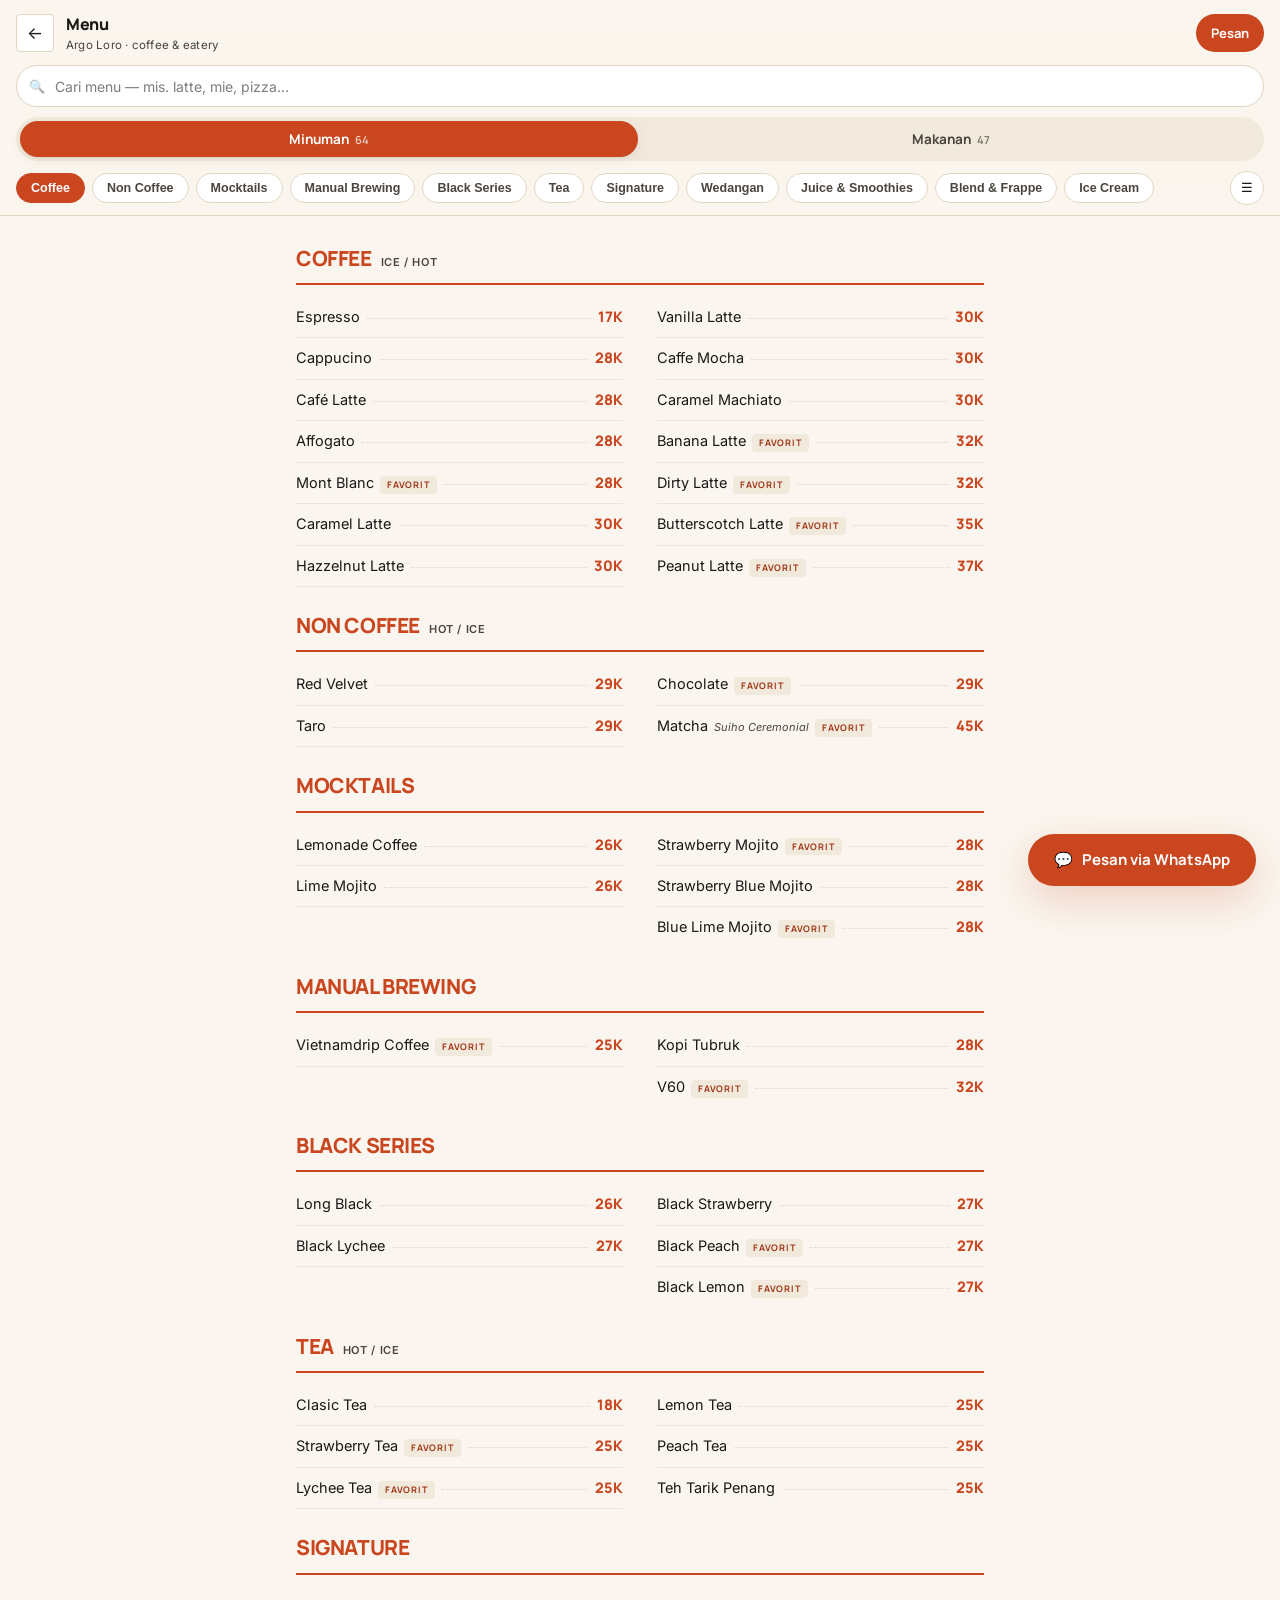
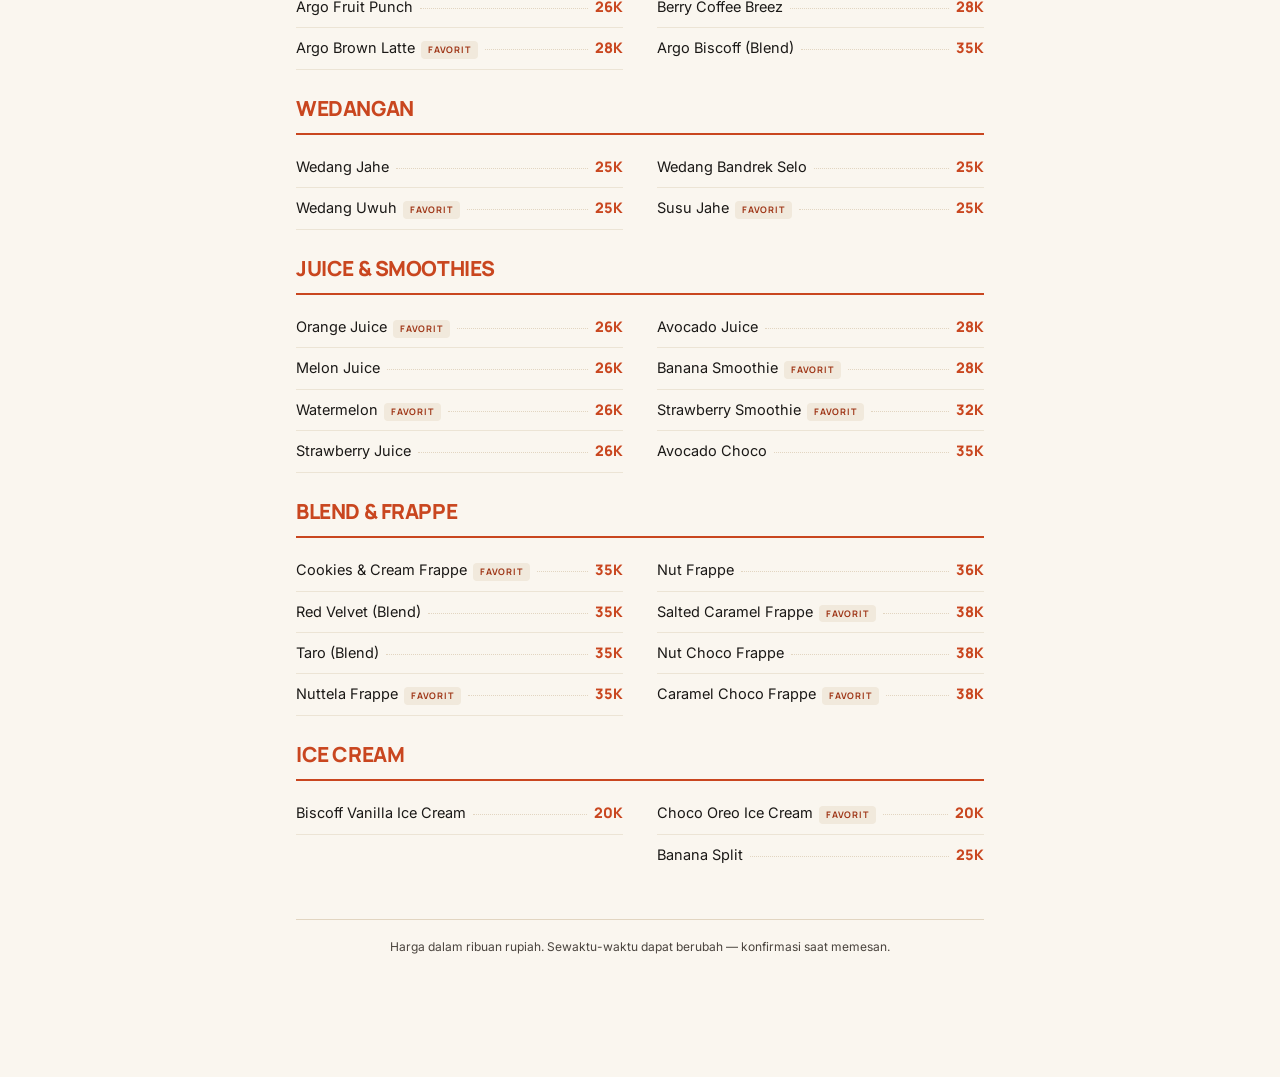
==== menu.html @ 52a94943 "feat: implement static menu page with dynamic rendering, search functionality, and architectural doc" ====
<!DOCTYPE html>
<html lang="id">
<head>
<meta charset="UTF-8">
<meta name="viewport" content="width=device-width, initial-scale=1.0">
<meta name="theme-color" content="#C9461F">
<title>Menu — Argo Loro Coffee &amp; Eatery | Selo, Boyolali</title>
<meta name="description" content="Daftar menu lengkap Argo Loro Coffee &amp; Eatery, Selo Boyolali. Kopi, wedangan, pizza, rice bowl, dan makanan lain beserta harganya.">

<meta property="og:type" content="website">
<meta property="og:title" content="Menu — Argo Loro Coffee &amp; Eatery">
<meta property="og:description" content="111 menu · Kopi, wedangan, pizza, rice bowl, mie, pasta">

<link rel="preconnect" href="https://fonts.googleapis.com">
<link rel="preconnect" href="https://fonts.gstatic.com" crossorigin>
<link rel="stylesheet" media="print" onload="this.media='all';this.onload=null"
      href="https://fonts.googleapis.com/css2?family=Manrope:wght@700;800&family=Inter:wght@400;600;700&display=swap">
<noscript>
  <link rel="stylesheet" href="https://fonts.googleapis.com/css2?family=Manrope:wght@700;800&family=Inter:wght@400;600;700&display=swap">
</noscript>
<!-- style.css yang sama dengan beranda: sudah ter-cache bagi pengunjung
     yang datang dari sana, jadi halaman ini terasa langsung terbuka. -->
<link rel="stylesheet" href="style.css">
</head>
<body class="page-menu">

<!-- Seluruh blok navigasi menempel sebagai satu kesatuan supaya
     tinggi stickynya pasti dan tidak perlu ditebak di CSS. -->
<div class="menunav" id="menunav">

  <header class="menubar">
    <a class="menubar-back" href="index.html" aria-label="Kembali ke beranda">←</a>
    <div class="menubar-title">
      <strong>Menu</strong>
      <small>Argo Loro · coffee &amp; eatery</small>
    </div>
    <a class="menubar-wa" href="https://wa.me/6281328256724?text=Halo%20Argo%20Loro%2C%20saya%20mau%20pesan"
       target="_blank" rel="noopener">Pesan</a>
  </header>

  <!-- Pencarian -->
  <div class="searchbar">
    <span class="searchbar-icon" aria-hidden="true">🔍</span>
    <input type="search" id="menuSearch" class="searchbar-input"
           placeholder="Cari menu — mis. latte, mie, pizza…"
           autocomplete="off" aria-label="Cari menu">
    <button type="button" class="searchbar-clear" id="searchClear" aria-label="Hapus pencarian" hidden>×</button>
  </div>

  <!-- Tab tingkat atas -->
  <div class="segmented" id="segmented" role="tablist" aria-label="Jenis menu">
    <button class="seg is-active" type="button" role="tab" aria-selected="true" data-grup="minuman">
      Minuman <span class="seg-count" id="countMinuman"></span>
    </button>
    <button class="seg" type="button" role="tab" aria-selected="false" data-grup="makanan">
      Makanan <span class="seg-count" id="countMakanan"></span>
    </button>
  </div>

  <!-- Chip kategori + tombol buka semua kategori -->
  <div class="chips">
    <div class="chips-scroll" id="chipsScroll"></div>
    <button class="chips-all" type="button" id="chipsAll" aria-label="Lihat semua kategori">☰</button>
  </div>

</div>

<main class="menu-main">
  <p class="search-status" id="searchStatus" hidden></p>
  <div id="menuMount"></div>

  <p class="menu-empty" id="menuEmpty" hidden>
    Menu tidak ditemukan.<br>
    <small>Coba kata lain, atau tanyakan langsung lewat WhatsApp.</small>
  </p>

  <p class="menu-note">
    Harga dalam ribuan rupiah. Sewaktu-waktu dapat berubah —
    konfirmasi saat memesan.
  </p>
</main>

<!-- Panel semua kategori: 19 kategori terlalu panjang untuk digulir
     mendatar, jadi bisa dilihat sekaligus sebagai kisi. -->
<div class="catsheet" id="catSheet" hidden>
  <div class="catsheet-panel" role="dialog" aria-modal="true" aria-label="Semua kategori">
    <div class="catsheet-head">
      <strong>Semua kategori</strong>
      <button type="button" class="catsheet-close" id="catSheetClose" aria-label="Tutup">×</button>
    </div>
    <div class="catsheet-body" id="catSheetBody"></div>
  </div>
</div>

<a class="sticky-cta is-visible" href="https://wa.me/6281328256724?text=Halo%20Argo%20Loro%2C%20saya%20mau%20pesan"
   target="_blank" rel="noopener">
  <span aria-hidden="true">💬</span>
  Pesan via WhatsApp
</a>

<script src="menu-data.js" defer></script>
<script src="menu.js" defer></script>
</body>
</html>
---- style.css ----
/* ===== Tokens =====
   Palet diambil dari foto asli: pintu terakota, dinding krem,
   pakis hijau, langit biru Selo. */
:root {
  --terracotta: #C9461F;
  --terracotta-deep: #9E3415;
  --ember: #E8734A;
  --cream: #FAF6EF;
  --cream-2: #F1E9DC;
  --sand: #E2D5C1;
  --ink: #1B1917;
  --ink-soft: #4A443E;
  --fern: #2F5D3A;
  --night: #100E0C;

  /* Skala radius diperpanjang ke bawah, bukan diganti. --radius-xs
     dipakai kartu agenda supaya terbaca lebih tegas dari kartu lain
     tanpa melompat ke sudut 0 yang tidak ada di mana pun di halaman. */
  --radius-xs: 4px;
  --radius: 14px;
  --radius-lg: 22px;
  --shadow-sm: 0 1px 2px rgba(27,25,23,0.06), 0 4px 14px rgba(27,25,23,0.06);
  --shadow-md: 0 10px 30px rgba(27,25,23,0.14);
  --shadow-lift: 0 14px 40px rgba(201,70,31,0.22);

  --font-display: 'Manrope', -apple-system, BlinkMacSystemFont, sans-serif;
  --font-body: 'Inter', -apple-system, BlinkMacSystemFont, "Segoe UI", Roboto, Helvetica, Arial, sans-serif;
}

* { box-sizing: border-box; }

html { scroll-behavior: smooth; }

body {
  margin: 0;
  font-family: var(--font-body);
  color: var(--ink);
  background: var(--cream);
  font-size: 16px;
  line-height: 1.55;
  -webkit-font-smoothing: antialiased;
}

img { max-width: 100%; display: block; }
a { color: inherit; }
h1, h2, h3 { margin: 0; font-family: var(--font-display); }

section {
  padding: 32px 20px;
  max-width: 720px;
  margin: 0 auto;
}

.section-title {
  font-size: clamp(1.35rem, 5.5vw, 1.75rem);
  font-weight: 800;
  letter-spacing: -0.02em;
  color: var(--ink);
  margin-bottom: 20px;
}

/* ===== Hero ===== */
@keyframes kenburns {
  0%   { transform: scale(1) translate3d(0,0,0); }
  100% { transform: scale(1.14) translate3d(0,-1.5%,0); }
}

@keyframes fadeUp {
  from { opacity: 0; transform: translateY(24px); }
  to   { opacity: 1; transform: translateY(0); }
}

@keyframes pulseDot {
  0%, 100% { box-shadow: 0 0 0 0 rgba(47,93,58,0.45); }
  70%      { box-shadow: 0 0 0 7px rgba(47,93,58,0); }
}

.hero {
  position: relative;
  width: 100%;
  /* Tinggi: foto ini adalah hook utamanya, jadi diberi ruang.
     Tetap di bawah 100vh supaya aksi berikutnya tetap terasa dekat. */
  height: 82vh;
  min-height: 520px;
  max-height: 760px;
  overflow: hidden;
  background: var(--night);
}

.hero-media {
  position: absolute;
  inset: 0;
  animation: kenburns 30s ease-in-out infinite alternate;
  /* Warna disampel langsung dari hero-1.jpg (6 pita horizontal).
     Muncul seketika sebagai bayangan kasar foto, jadi tidak pernah
     ada kotak hitam saat koneksi lambat. Biayanya nol byte —
     tidak perlu base64 placeholder. */
  background: linear-gradient(180deg,
    #364A3E 0%, #5384AA 20%, #7E9CA5 40%,
    #6F7259 60%, #533E2F 80%, #8D7457 100%);
}

/* <picture> defaultnya inline dan tingginya auto, jadi height:100%
   pada <img> di dalamnya kehilangan acuan. Dijadikan block seukuran
   penuh supaya rantai tingginya tersambung lagi. */
.hero-media picture { display: block; width: 100%; height: 100%; }

.hero-media img {
  width: 100%;
  height: 100%;
  object-fit: cover;
  /* 46% menjaga tiga elemen tetap masuk frame:
     kanopi pakis, puncak Merapi, dan papan ARGOLORO. */
  object-position: center 46%;
}

.hero-scrim {
  position: absolute;
  inset: 0;
  z-index: 1;
  /* Dua lapis: gradien lembut + blok gelap di bawah supaya judul
     tetap terbaca walau fotonya ramai (bangunan, pagar, orang). */
  /* Ringan di area gunung, pekat di bawah. Bagian bawah foto berisi
     pintu, pagar dan paving yang ramai — teks butuh alas sendiri. */
  background:
    linear-gradient(180deg,
      rgba(16,14,12,0.46) 0%,
      rgba(16,14,12,0.00) 22%,
      rgba(16,14,12,0.10) 48%,
      rgba(16,14,12,0.62) 72%,
      rgba(16,14,12,0.93) 100%);
  pointer-events: none;
}

.hero-content {
  position: relative;
  z-index: 2;
  height: 100%;
  display: flex;
  flex-direction: column;
  justify-content: flex-end;
  padding: 0 22px 46px;
}

.hero-eyebrow {
  margin: 0 0 10px;
  font-weight: 600;
  font-size: 11px;
  letter-spacing: 0.13em;
  text-transform: uppercase;
  color: var(--ember);
  /* Rasio crop berbeda tiap layar, jadi eyebrow bisa jatuh di atas
     dinding terang. Bayangan menjaga kontras di semua kasus. */
  text-shadow: 0 1px 10px rgba(16,14,12,0.85), 0 0 3px rgba(16,14,12,0.6);
  animation: fadeUp 0.7s ease-out 0.05s both;
}

.hero-headline {
  margin: 0;
  font-weight: 800;
  font-size: clamp(28px, 8.4vw, 44px);
  line-height: 1.04;
  letter-spacing: -0.035em;
  max-width: 15ch;
  color: #fff;
  text-shadow: 0 2px 30px rgba(0,0,0,0.4);
  animation: fadeUp 0.8s ease-out 0.16s both;
}

.hero-subline {
  margin: 12px 0 0;
  font-size: 14px;
  font-style: italic;
  letter-spacing: 0.01em;
  color: rgba(255,255,255,0.82);
  animation: fadeUp 0.8s ease-out 0.28s both;
}

/* Petunjuk gulir — halus, hanya isyarat bahwa masih ada isi di bawah */
@keyframes cueBob {
  0%, 100% { transform: translateY(0); opacity: 0.55; }
  50%      { transform: translateY(5px); opacity: 1; }
}

.hero-scrollcue {
  position: absolute;
  z-index: 3;
  right: 20px;
  bottom: 22px;
  width: 34px;
  height: 34px;
  display: flex;
  align-items: center;
  justify-content: center;
  border-radius: 50%;
  border: 1px solid rgba(255,255,255,0.35);
  background: rgba(16,14,12,0.3);
  backdrop-filter: blur(6px);
  -webkit-backdrop-filter: blur(6px);
  color: #fff;
  font-size: 15px;
  text-decoration: none;
  animation: cueBob 2.4s ease-in-out infinite;
}

/* ===== Identitas ===== */
.identity {
  position: relative;
  padding: 26px 20px 8px;
  text-align: center;
  z-index: 4;
}

.brandname {
  font-size: 1.35rem;
  font-weight: 800;
  letter-spacing: 0.14em;
  color: var(--ink);
}

.brandtag {
  margin: 5px 0 0;
  font-size: 13.5px;
  color: var(--ink-soft);
}

/* Status buka/tutup */
.status {
  display: inline-flex;
  align-items: center;
  gap: 8px;
  margin-top: 14px;
  padding: 7px 15px 7px 13px;
  border-radius: 999px;
  background: rgba(47,93,58,0.09);
  color: var(--fern);
  font-size: 13.5px;
  font-weight: 600;
}

.status-dot {
  width: 8px;
  height: 8px;
  border-radius: 50%;
  background: var(--fern);
  animation: pulseDot 2.2s ease-out infinite;
}

.status.is-closed {
  background: rgba(201,70,31,0.09);
  color: var(--terracotta-deep);
}

.status.is-closed .status-dot {
  background: var(--terracotta);
  animation: none;
}

/* Versi melayang di atas foto hero: kaca gelap, teks putih.
   Warna dibawa oleh titiknya saja supaya tidak melawan foto. */
.status-hero {
  position: absolute;
  z-index: 3;
  top: 18px;
  left: 20px;
  margin-top: 0;
  background: rgba(16,14,12,0.42);
  backdrop-filter: blur(10px);
  -webkit-backdrop-filter: blur(10px);
  border: 1px solid rgba(255,255,255,0.18);
  color: #fff;
  box-shadow: 0 4px 16px rgba(0,0,0,0.25);
}

@keyframes pulseDotLight {
  0%, 100% { box-shadow: 0 0 0 0 rgba(95,211,126,0.55); }
  70%      { box-shadow: 0 0 0 7px rgba(95,211,126,0); }
}

.status-hero .status-dot {
  background: #5FD37E;
  animation: pulseDotLight 2.2s ease-out infinite;
}

.status-hero.is-closed {
  background: rgba(16,14,12,0.42);
  color: #fff;
}

.status-hero.is-closed .status-dot { background: var(--ember); }

/* Social proof */
.proof {
  display: flex;
  align-items: center;
  justify-content: center;
  gap: 18px;
  margin-top: 18px;
}

.proof-item {
  display: flex;
  flex-direction: column;
  gap: 1px;
  text-decoration: none;
  font-size: 12.5px;
  color: var(--ink-soft);
}

.proof-item strong {
  font-family: var(--font-display);
  font-size: 13.5px;
  color: var(--ink);
}

.proof-sep {
  width: 1px;
  height: 26px;
  background: var(--sand);
}

/* ===== Aksi ===== */
.actions { padding-top: 26px; padding-bottom: 12px; }

.action {
  display: flex;
  align-items: center;
  gap: 13px;
  width: 100%;
  min-height: 60px;
  padding: 13px 16px;
  border-radius: var(--radius);
  border: 1.5px solid transparent;
  font-family: var(--font-body);
  font-size: 1rem;
  text-align: left;
  text-decoration: none;
  cursor: pointer;
  transition: transform 180ms ease, box-shadow 180ms ease,
              background-color 180ms ease, border-color 180ms ease;
  -webkit-tap-highlight-color: transparent;
}

.action-icon { font-size: 21px; line-height: 1; flex-shrink: 0; }

.action-copy { display: flex; flex-direction: column; min-width: 0; }

.action-copy strong {
  font-family: var(--font-display);
  font-weight: 700;
  font-size: 15.5px;
  letter-spacing: -0.01em;
}

.action-copy small {
  font-size: 12.5px;
  opacity: 0.72;
  line-height: 1.35;
}

.action-arrow { margin-left: auto; font-size: 17px; opacity: 0.65; flex-shrink: 0; }

.action-primary {
  background: var(--terracotta);
  color: #fff;
  box-shadow: var(--shadow-lift);
}

.action-ghost {
  background: #fff;
  color: var(--ink);
  border-color: var(--sand);
  box-shadow: var(--shadow-sm);
}

.action-pair {
  display: grid;
  grid-template-columns: repeat(3, 1fr);
  gap: 9px;
  margin-top: 11px;
}

.action-pair .action {
  flex-direction: column;
  align-items: flex-start;
  gap: 7px;
  min-height: 96px;
  padding: 13px 12px;
  justify-content: center;
}

/* Kolomnya sempit (±115px di ponsel), jadi tipografinya dikecilkan
   supaya label tidak pecah jadi tiga baris. */
.action-pair .action-copy strong { font-size: 13.5px; line-height: 1.25; }
.action-pair .action-copy small { font-size: 11px; }
.action-pair .action-icon { font-size: 19px; }

.action:active { transform: scale(0.985); }

@media (hover: hover) and (pointer: fine) {
  .action-primary:hover { background: var(--terracotta-deep); }
  .action-ghost:hover { border-color: var(--terracotta); background: #fff; }
  .action:hover { transform: translateY(-2px); box-shadow: var(--shadow-md); }
}

/* ===== Sticky CTA ===== */
.sticky-cta {
  position: fixed;
  bottom: 14px;
  left: 14px;
  right: 14px;
  z-index: 90;
  display: flex;
  align-items: center;
  justify-content: center;
  gap: 9px;
  min-height: 52px;
  background: var(--terracotta);
  color: #fff;
  font-family: var(--font-display);
  font-weight: 700;
  font-size: 15px;
  text-decoration: none;
  border-radius: 999px;
  box-shadow: var(--shadow-lift);
  opacity: 0;
  transform: translateY(90px);
  pointer-events: none;
  transition: opacity 260ms ease, transform 260ms ease;
}

.sticky-cta.is-visible {
  opacity: 1;
  transform: translateY(0);
  pointer-events: auto;
}

@media (min-width: 640px) {
  .sticky-cta { left: auto; right: 24px; width: auto; padding: 0 26px; }
}

/* ===== Bento ===== */
.bento-grid {
  display: grid;
  grid-template-columns: repeat(2, 1fr);
  gap: 11px;
}

.tile {
  position: relative;
  border-radius: var(--radius);
  overflow: hidden;
  background: #fff;
  border: 1px solid var(--sand);
  box-shadow: var(--shadow-sm);
}

/* Kartu statistik kecil */
.tile-stat {
  padding: 18px 16px;
  display: flex;
  flex-direction: column;
  gap: 5px;
}

.tile-icon { font-size: 22px; line-height: 1; margin-bottom: 3px; }

.tile-stat h3 {
  font-size: 1.02rem;
  font-weight: 800;
  letter-spacing: -0.02em;
  color: var(--ink);
}

.tile-stat p {
  margin: 0;
  font-size: 12.5px;
  line-height: 1.45;
  color: var(--ink-soft);
}

/* Kartu foto */
.tile-photo { border: none; background: var(--night); }

.tile-photo img {
  position: absolute;
  inset: 0;
  width: 100%;
  height: 100%;
  object-fit: cover;
}

.tile-photo::after {
  content: "";
  position: absolute;
  inset: 0;
  background: linear-gradient(180deg, rgba(16,14,12,0) 30%, rgba(16,14,12,0.88) 100%);
}

.tile-photo-body {
  position: relative;
  z-index: 2;
  height: 100%;
  display: flex;
  flex-direction: column;
  justify-content: flex-end;
  padding: 16px 15px;
  color: #fff;
}

.tile-kicker {
  align-self: flex-start;
  margin-bottom: 8px;
  padding: 3px 9px;
  border-radius: 999px;
  background: var(--terracotta);
  font-size: 10px;
  font-weight: 700;
  letter-spacing: 0.11em;
  text-transform: uppercase;
}

.tile-photo-body h3 {
  font-size: 1.15rem;
  font-weight: 800;
  line-height: 1.12;
  letter-spacing: -0.02em;
}

.tile-photo-body p {
  margin: 7px 0 0;
  font-size: 12.5px;
  line-height: 1.45;
  color: rgba(255,255,255,0.8);
}

/* Asimetri: ini yang bikin grid tidak terasa datar */
.tile-tall { grid-row: span 2; min-height: 320px; }
.tile-wide { grid-column: span 2; min-height: 200px; }

/* ===== Agenda ===== */
.event-list {
  list-style: none;
  margin: 0 0 18px;
  padding: 0;
  display: flex;
  flex-direction: column;
  gap: 9px;
}

.event-item {
  display: flex;
  align-items: flex-start;
  gap: 14px;
  background: #fff;
  border: 1px solid var(--sand);
  /* Garis vertikal tebal di kiri — pengganti bullet bulat lama.
     Bentuknya lurus, jadi membawa kesan geometric tanpa perlu
     memaksa sudut kartu jadi 0. */
  border-left: 3px solid var(--sand);
  border-radius: var(--radius-xs);
  padding: 14px 16px;
  box-shadow: var(--shadow-sm);
}

/* Event spesial: garis kiri dipertebal + diberi warna aksen, plus
   label kotak di atas judul. Bedanya jelas, tapi tetap satu bahasa. */
.event-featured {
  border-left-width: 5px;
  border-left-color: var(--terracotta);
}

.event-kicker {
  display: inline-block;
  margin-bottom: 7px;
  padding: 3px 8px;
  border-radius: var(--radius-xs);
  background: var(--terracotta);
  color: #fff;
  font-family: var(--font-display);
  font-size: 9.5px;
  font-weight: 700;
  letter-spacing: 0.12em;
  text-transform: uppercase;
}

/* Badge tanggal bujur sangkar */
.event-day {
  flex-shrink: 0;
  width: 50px;
  height: 50px;
  border-radius: var(--radius-xs);
  background: var(--cream-2);
  color: var(--terracotta-deep);
  font-family: var(--font-display);
  display: flex;
  flex-direction: column;
  align-items: center;
  justify-content: center;
  line-height: 1;
}

.event-featured .event-day {
  background: var(--terracotta);
  color: #fff;
}

.event-day-num { font-size: 19px; font-weight: 800; letter-spacing: -0.02em; }
.event-day-mon { margin-top: 3px; font-size: 9.5px; font-weight: 700; letter-spacing: 0.1em; }

.event-body { min-width: 0; }

.event-body h3 {
  font-size: 1rem;
  font-weight: 700;
  letter-spacing: -0.01em;
  color: var(--ink);
}

.event-tagline {
  margin: 0 0 3px;
  font-family: var(--font-display);
  font-size: 12px;
  font-weight: 700;
  letter-spacing: 0.02em;
  color: var(--terracotta);
}

.event-date {
  margin: 3px 0 0;
  font-size: 12px;
  font-weight: 600;
  color: var(--ink-soft);
}

.event-caption {
  margin: 6px 0 0;
  font-size: 12.5px;
  line-height: 1.5;
  color: var(--ink-soft);
}

.event-lineup {
  list-style: none;
  margin: 9px 0 0;
  padding: 9px 0 0;
  border-top: 1px solid var(--sand);
  display: flex;
  flex-direction: column;
  gap: 4px;
  font-size: 12.5px;
  color: var(--ink);
}

/* Handle Instagram yang di-autolink di caption dan lineup */
.event-lineup a,
.event-caption a {
  color: var(--terracotta);
  font-weight: 600;
  text-decoration: none;
  border-bottom: 1px solid rgba(201,70,31,0.35);
}

@media (hover: hover) and (pointer: fine) {
  .event-lineup a:hover,
  .event-caption a:hover { border-bottom-color: var(--terracotta); }
}

.textlink {
  display: inline-block;
  color: var(--terracotta);
  font-weight: 700;
  font-size: 14px;
  text-decoration: none;
}

@media (hover: hover) and (pointer: fine) {
  .textlink:hover { text-decoration: underline; }
}

/* ===== Peta ===== */
.map-embed {
  border-radius: var(--radius);
  overflow: hidden;
  border: 1px solid var(--sand);
  box-shadow: var(--shadow-sm);
}

.map-embed iframe { width: 100%; height: 260px; display: block; }

/* Fasad peta — pengganti iframe sampai pengunjung memintanya */
.map-facade {
  display: flex;
  align-items: center;
  justify-content: center;
  gap: 12px;
  width: 100%;
  min-height: 130px;
  padding: 22px 18px;
  border: none;
  background: var(--cream-2);
  cursor: pointer;
  text-align: left;
  font-family: var(--font-body);
  color: var(--ink);
  transition: background 180ms ease;
}

.map-facade-icon { font-size: 26px; line-height: 1; }

.map-facade-copy { display: flex; flex-direction: column; }

.map-facade-copy strong {
  font-family: var(--font-display);
  font-weight: 700;
  font-size: 15px;
}

.map-facade-copy small {
  font-size: 12px;
  color: var(--ink-soft);
  margin-top: 2px;
}

@media (hover: hover) and (pointer: fine) {
  .map-facade:hover { background: var(--sand); }
}

.address {
  margin: 14px 0 16px;
  font-size: 13.5px;
  color: var(--ink-soft);
}

/* ===== Overlay ===== */
.overlay {
  position: fixed;
  inset: 0;
  z-index: 200;
  display: flex;
  align-items: center;
  justify-content: center;
  padding: 22px;
  background: rgba(16,14,12,0.62);
  backdrop-filter: blur(3px);
  -webkit-backdrop-filter: blur(3px);
  animation: fadeUp 220ms ease-out;
}

.overlay[hidden] { display: none; }

.overlay-box {
  background: var(--cream);
  border-radius: var(--radius-lg);
  box-shadow: var(--shadow-md);
  padding: 30px 24px 22px;
  max-width: 330px;
  width: 100%;
  text-align: center;
}

.overlay-icon { font-size: 34px; display: block; margin-bottom: 10px; }

.overlay-box h3 {
  font-size: 1.15rem;
  font-weight: 800;
  letter-spacing: -0.02em;
  color: var(--ink);
}

.overlay-box p {
  margin: 8px 0 18px;
  font-size: 14px;
  line-height: 1.5;
  color: var(--ink-soft);
}

.overlay-alt {
  display: block;
  margin-bottom: 16px;
  color: var(--terracotta);
  font-weight: 700;
  font-size: 13.5px;
  text-decoration: none;
}

.overlay-close {
  width: 100%;
  min-height: 46px;
  border: none;
  border-radius: var(--radius);
  background: var(--ink);
  color: #fff;
  font-family: var(--font-display);
  font-weight: 700;
  font-size: 14.5px;
  cursor: pointer;
  transition: background 180ms ease;
}

@media (hover: hover) and (pointer: fine) {
  .overlay-close:hover { background: var(--ink-soft); }
}

/* ===== Footer ===== */
.site-footer {
  text-align: center;
  padding: 34px 20px 104px;
  color: var(--ink-soft);
  font-size: 13px;
  border-top: 1px solid var(--sand);
}

.site-footer p { margin: 3px 0; }

.footer-mark {
  font-family: var(--font-display);
  font-weight: 800;
  font-size: 15px;
  letter-spacing: 0.16em;
  color: var(--terracotta);
  margin-bottom: 8px !important;
}

.footer-fine { font-size: 11.5px; opacity: 0.65; margin-top: 10px !important; }

/* ===== Scroll reveal ===== */
.reveal {
  opacity: 0;
  transform: translateY(22px);
  transition: opacity 520ms ease, transform 520ms ease;
}

.reveal.is-visible { opacity: 1; transform: translateY(0); }

/* ===== Desktop ===== */
@media (min-width: 700px) {
  /* Foto aslinya potret. Di layar lebar, hero dikurung ke lebar kolom
     yang sama dengan isi halaman supaya komposisinya tidak terpotong
     jadi pita tipis. */
  .hero {
    height: auto;
    aspect-ratio: 4 / 5;
    max-height: 760px;
    max-width: 720px;
    margin: 20px auto 0;
    border-radius: var(--radius-lg);
  }
  .bento-grid { grid-template-columns: repeat(4, 1fr); }
  .tile-tall { grid-column: span 2; grid-row: span 2; min-height: 380px; }
  .tile-wide { grid-column: span 2; }
  .tile-stat { grid-column: span 1; }
  .map-embed iframe { height: 340px; }
}

/* ===== Reduced motion ===== */
@media (prefers-reduced-motion: reduce) {
  html { scroll-behavior: auto; }
  .reveal { transition: none; opacity: 1; transform: none; }
  .hero-media { animation: none; }
  .hero-eyebrow, .hero-headline, .hero-subline { animation: none; opacity: 1; transform: none; }
  .status-dot, .hero-scrollcue { animation: none; }
  .overlay { animation: none; }
  .action, .sticky-cta { transition: none; }
  .chip { transition: none; }
}

/* ============================================================
   HALAMAN MENU
   Memakai token yang sama dengan beranda. Digabung ke style.css
   (bukan berkas terpisah) supaya pengunjung yang datang dari
   beranda tidak perlu request CSS kedua — sudah ter-cache.
   ============================================================ */

.page-menu { background: var(--cream); }

/* Seluruh blok navigasi menempel sebagai satu kesatuan. Tingginya
   diukur JS lewat getBoundingClientRect, jadi menambah baris baru
   tidak perlu menyetel ulang offset di mana pun. */
.menunav {
  position: sticky;
  top: 0;
  z-index: 60;
  background: rgba(250,246,239,0.94);
  backdrop-filter: blur(12px);
  -webkit-backdrop-filter: blur(12px);
  border-bottom: 1px solid var(--sand);
}

/* Saat mencari, tab & chip disembunyikan — hasil pencarian
   menembus batas grup, jadi menyorot salah satunya menyesatkan. */
.menunav.is-searching .segmented,
.menunav.is-searching .chips { display: none; }

/* ===== Bar atas ===== */
.menubar {
  display: flex;
  align-items: center;
  gap: 12px;
  padding: 12px 16px 10px;
}

.menubar-back {
  flex-shrink: 0;
  width: 38px;
  height: 38px;
  display: flex;
  align-items: center;
  justify-content: center;
  border-radius: var(--radius-xs);
  background: #fff;
  border: 1px solid var(--sand);
  color: var(--ink);
  font-size: 17px;
  text-decoration: none;
}

.menubar-title { display: flex; flex-direction: column; min-width: 0; }

.menubar-title strong {
  font-family: var(--font-display);
  font-weight: 800;
  font-size: 16px;
  letter-spacing: -0.02em;
}

.menubar-title small {
  font-size: 11.5px;
  color: var(--ink-soft);
  letter-spacing: 0.02em;
}

.menubar-wa {
  margin-left: auto;
  flex-shrink: 0;
  padding: 9px 15px;
  border-radius: 999px;
  background: var(--terracotta);
  color: #fff;
  font-family: var(--font-display);
  font-weight: 700;
  font-size: 13px;
  text-decoration: none;
}

/* ===== Chip kategori =====
   18 kategori terlalu banyak untuk digulir buta. Baris ini menempel
   di bawah bar dan menyorot kategori yang sedang dibaca. */
/* ===== Pencarian ===== */
.searchbar {
  display: flex;
  align-items: center;
  gap: 8px;
  margin: 0 16px 10px;
  padding: 0 12px;
  height: 42px;
  border-radius: 999px;
  background: #fff;
  border: 1px solid var(--sand);
}

.searchbar-icon { font-size: 13px; opacity: 0.6; flex-shrink: 0; }

.searchbar-input {
  flex: 1 1 auto;
  min-width: 0;
  border: none;
  outline: none;
  background: transparent;
  font-family: var(--font-body);
  /* 16px wajib: di iOS, input di bawah 16px memicu zoom otomatis
     saat difokuskan dan tata letak jadi melompat. */
  font-size: 16px;
  color: var(--ink);
}

.searchbar-input::-webkit-search-cancel-button { display: none; }
.searchbar-input::placeholder { color: var(--ink-soft); opacity: 0.7; font-size: 14px; }

.searchbar-clear {
  flex-shrink: 0;
  width: 24px;
  height: 24px;
  border: none;
  border-radius: 50%;
  background: var(--cream-2);
  color: var(--ink-soft);
  font-size: 16px;
  line-height: 1;
  cursor: pointer;
}

/* ===== Tab tingkat atas ===== */
.segmented {
  display: flex;
  gap: 4px;
  margin: 0 16px 10px;
  padding: 4px;
  border-radius: 999px;
  background: var(--cream-2);
}

.seg {
  flex: 1 1 0;
  min-height: 36px;
  border: none;
  border-radius: 999px;
  background: transparent;
  color: var(--ink-soft);
  font-family: var(--font-display);
  font-weight: 700;
  font-size: 13.5px;
  cursor: pointer;
  transition: background 180ms ease, color 180ms ease;
}

.seg.is-active {
  background: var(--terracotta);
  color: #fff;
  box-shadow: var(--shadow-sm);
}

.seg-count {
  font-weight: 600;
  font-size: 11px;
  opacity: 0.72;
  margin-left: 3px;
}

/* ===== Chip kategori ===== */
.chips {
  display: flex;
  align-items: center;
  gap: 6px;
  padding: 0 16px 10px;
}

.chips-scroll {
  display: flex;
  gap: 7px;
  flex: 1 1 auto;
  min-width: 0;
  overflow-x: auto;
  scrollbar-width: none;
  -webkit-overflow-scrolling: touch;
}

.chips-all {
  flex-shrink: 0;
  width: 34px;
  height: 34px;
  border-radius: 999px;
  border: 1px solid var(--sand);
  background: #fff;
  color: var(--ink);
  font-size: 13px;
  cursor: pointer;
}

.chips-scroll::-webkit-scrollbar { display: none; }

.chip {
  flex-shrink: 0;
  padding: 7px 14px;
  border-radius: 999px;
  border: 1px solid var(--sand);
  background: #fff;
  color: var(--ink-soft);
  font-size: 12.5px;
  font-weight: 600;
  white-space: nowrap;
  text-decoration: none;
  transition: background 160ms ease, color 160ms ease, border-color 160ms ease;
}

.chip.is-active {
  background: var(--terracotta);
  border-color: var(--terracotta);
  color: #fff;
}

/* ===== Isi menu ===== */
.menu-main {
  max-width: 720px;
  margin: 0 auto;
  padding: 8px 16px 120px;
}

.menu-grup {
  margin: 34px 0 4px;
  font-size: 11px;
  font-weight: 700;
  letter-spacing: 0.2em;
  text-transform: uppercase;
  color: var(--ember);
}

.menu-grup:first-child { margin-top: 20px; }

.menu-kat { scroll-margin-top: 116px; padding: 18px 0 4px; }

.menu-kat-head {
  display: flex;
  align-items: baseline;
  gap: 9px;
  margin-bottom: 12px;
  padding-bottom: 9px;
  border-bottom: 2px solid var(--terracotta);
}

.menu-kat-head h3 {
  font-family: var(--font-display);
  font-weight: 800;
  font-size: 1.3rem;
  letter-spacing: -0.02em;
  color: var(--terracotta);
  text-transform: uppercase;
}

.menu-kat-note {
  font-size: 11px;
  font-weight: 600;
  letter-spacing: 0.06em;
  text-transform: uppercase;
  color: var(--ink-soft);
}

.menu-list { list-style: none; margin: 0; padding: 0; }

/* Baris item: nama — titik-titik — harga. Titik dibuat dari
   border dashed pada elemen yang melar, bukan karakter berulang,
   supaya selalu rata di lebar layar apa pun. */
.menu-item {
  display: flex;
  align-items: baseline;
  gap: 7px;
  padding: 9px 0;
  border-bottom: 1px solid rgba(226,213,193,0.55);
}

.menu-item:last-child { border-bottom: none; }

.menu-item-name {
  display: flex;
  align-items: baseline;
  flex-wrap: wrap;
  gap: 6px;
  font-size: 14.5px;
  color: var(--ink);
}

.menu-item-ket {
  font-size: 11px;
  color: var(--ink-soft);
  font-style: italic;
}

.menu-dot {
  flex: 1 1 auto;
  min-width: 14px;
  border-bottom: 1px dotted var(--sand);
  transform: translateY(-3px);
}

.menu-item-price {
  flex-shrink: 0;
  font-family: var(--font-display);
  font-weight: 800;
  font-size: 14.5px;
  letter-spacing: -0.01em;
  color: var(--terracotta);
}

.menu-fav {
  padding: 2px 7px;
  border-radius: var(--radius-xs);
  background: var(--cream-2);
  color: var(--terracotta-deep);
  font-family: var(--font-display);
  font-size: 9px;
  font-weight: 700;
  letter-spacing: 0.09em;
  text-transform: uppercase;
}

.menu-note {
  margin: 40px 0 0;
  padding-top: 18px;
  border-top: 1px solid var(--sand);
  font-size: 12px;
  line-height: 1.55;
  color: var(--ink-soft);
  text-align: center;
}

/* ===== Status pencarian & keadaan kosong ===== */
.search-status {
  margin: 14px 0 0;
  font-size: 12.5px;
  font-weight: 600;
  color: var(--ink-soft);
}

.menu-empty {
  margin: 48px 0;
  text-align: center;
  font-family: var(--font-display);
  font-weight: 700;
  font-size: 15px;
  color: var(--ink);
  line-height: 1.7;
}

.menu-empty small {
  display: block;
  margin-top: 4px;
  font-family: var(--font-body);
  font-weight: 400;
  font-size: 12.5px;
  color: var(--ink-soft);
}

/* ===== Panel semua kategori ===== */
.catsheet {
  position: fixed;
  inset: 0;
  z-index: 120;
  display: flex;
  align-items: flex-end;
  background: rgba(16,14,12,0.55);
  backdrop-filter: blur(3px);
  -webkit-backdrop-filter: blur(3px);
}

.catsheet[hidden] { display: none; }

.catsheet-panel {
  width: 100%;
  max-height: 78vh;
  display: flex;
  flex-direction: column;
  background: var(--cream);
  border-radius: var(--radius-lg) var(--radius-lg) 0 0;
  animation: sheetUp 240ms ease-out;
}

@keyframes sheetUp {
  from { transform: translateY(100%); }
  to { transform: translateY(0); }
}

.catsheet-head {
  display: flex;
  align-items: center;
  justify-content: space-between;
  padding: 18px 18px 12px;
  border-bottom: 1px solid var(--sand);
}

.catsheet-head strong {
  font-family: var(--font-display);
  font-weight: 800;
  font-size: 16px;
}

.catsheet-close {
  width: 30px;
  height: 30px;
  border: none;
  border-radius: 50%;
  background: var(--cream-2);
  color: var(--ink);
  font-size: 19px;
  line-height: 1;
  cursor: pointer;
}

.catsheet-body {
  display: grid;
  grid-template-columns: 1fr 1fr;
  gap: 8px;
  padding: 16px 18px 26px;
  overflow-y: auto;
}

.catsheet-item {
  display: flex;
  align-items: center;
  justify-content: space-between;
  gap: 8px;
  min-height: 48px;
  padding: 10px 13px;
  border-radius: var(--radius-xs);
  border: 1px solid var(--sand);
  background: #fff;
  color: var(--ink);
  font-family: var(--font-display);
  font-weight: 700;
  font-size: 13px;
  text-align: left;
  cursor: pointer;
}

.catsheet-count {
  flex-shrink: 0;
  font-family: var(--font-body);
  font-size: 11px;
  font-weight: 600;
  color: var(--ink-soft);
}

@media (min-width: 700px) {
  /* Dua lajur di layar lebar — 111 item terlalu panjang untuk satu lajur */
  .menu-list { columns: 2; column-gap: 34px; }
  .menu-item { break-inside: avoid; }
  .catsheet { align-items: center; justify-content: center; padding: 24px; }
  .catsheet-panel { max-width: 520px; border-radius: var(--radius-lg); }
  .catsheet-body { grid-template-columns: repeat(3, 1fr); }
}

@media (prefers-reduced-motion: reduce) {
  .catsheet-panel { animation: none; }
  .seg { transition: none; }
}
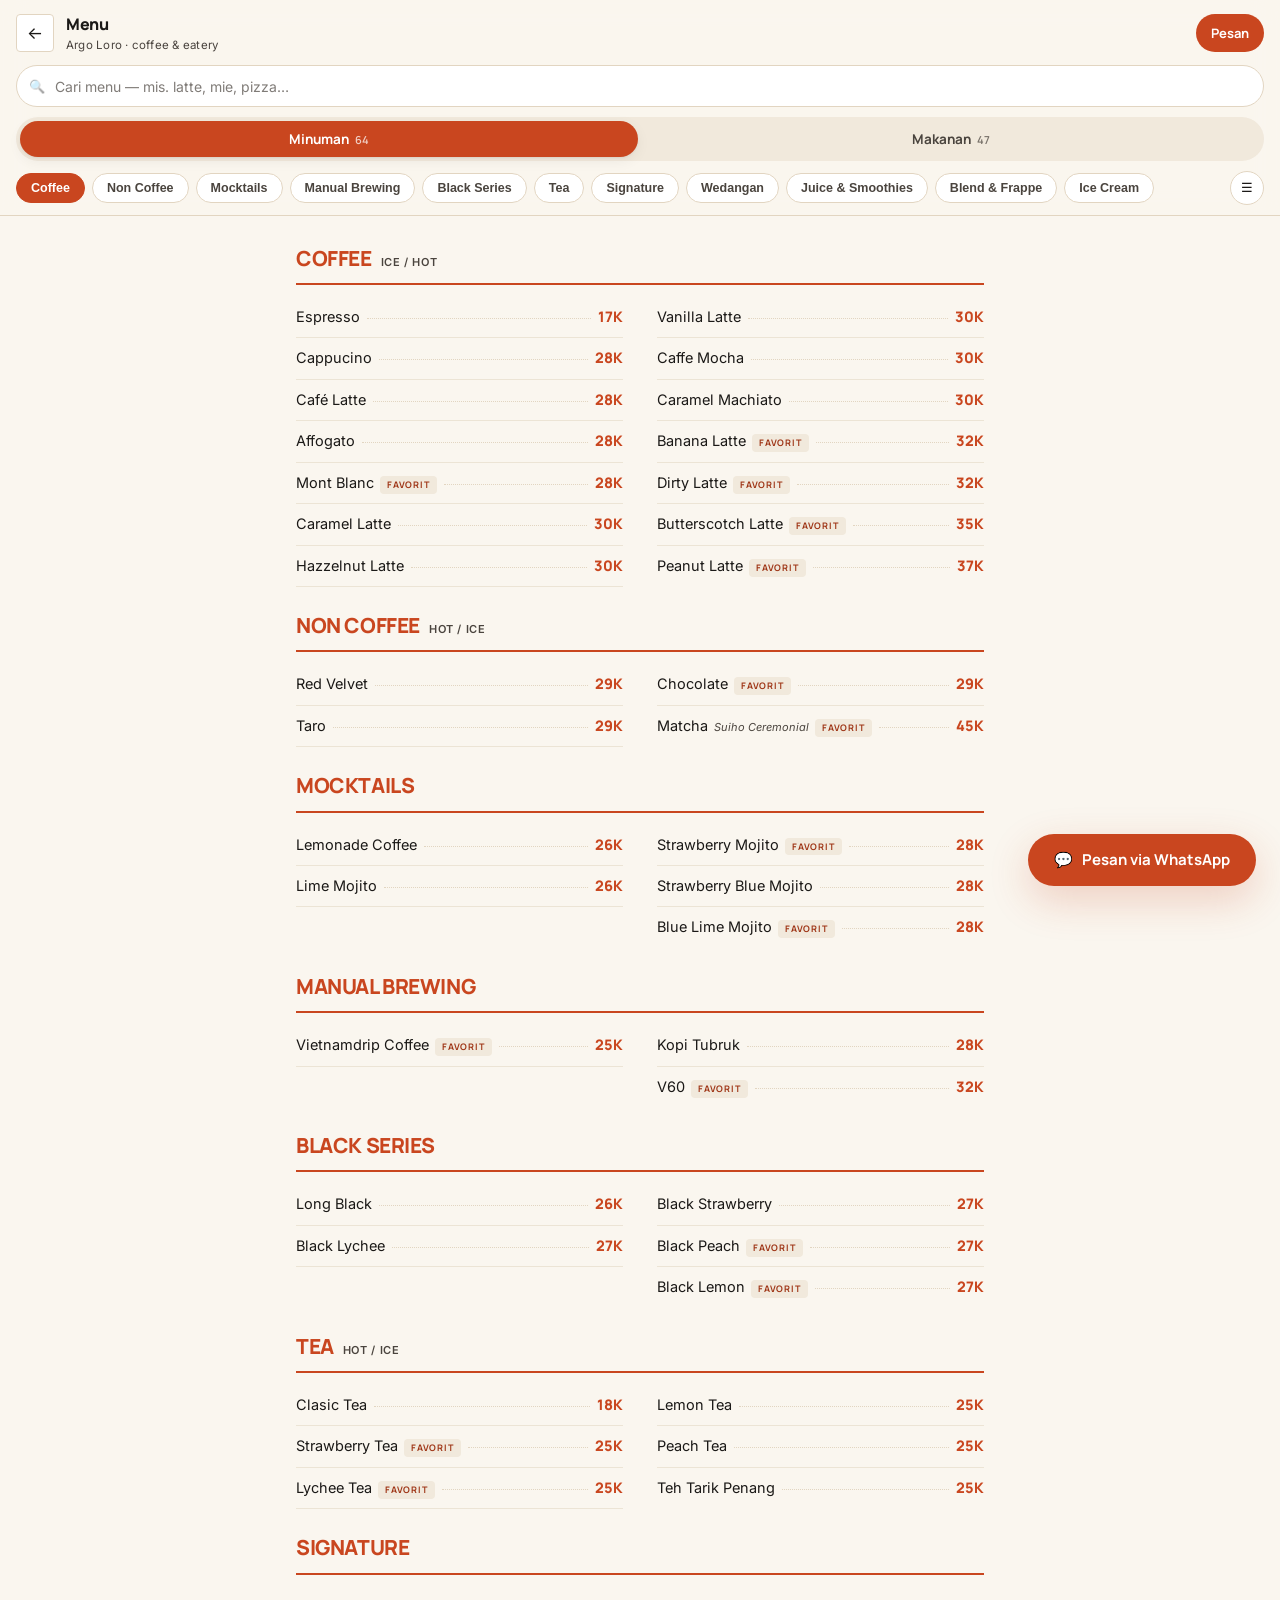
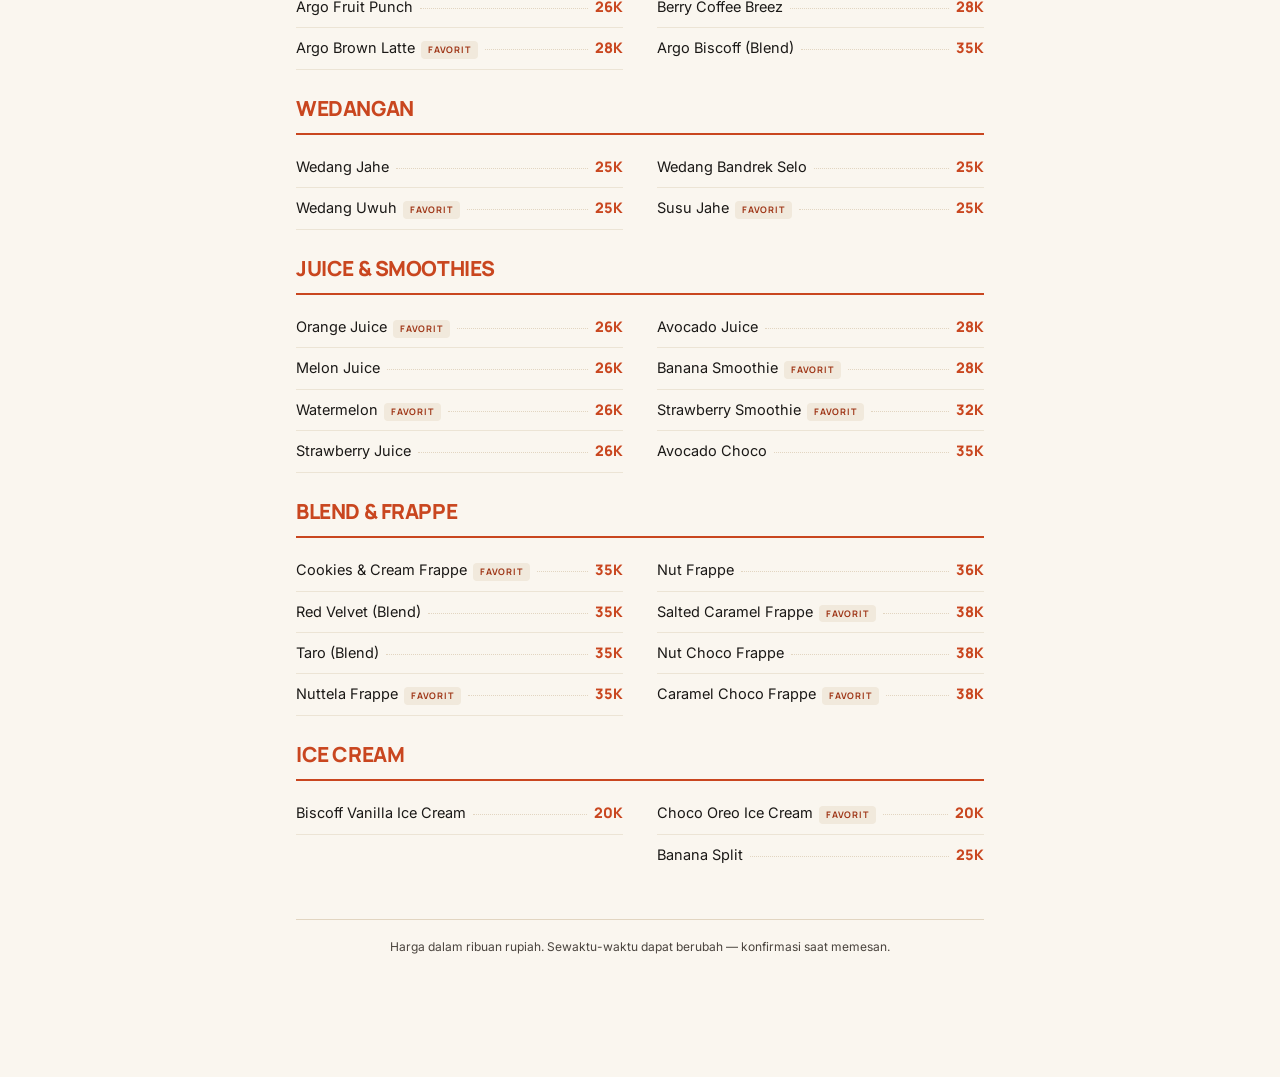
==== commit bf379f79: "feat: pasang Vercel Web Analytics Skrip ~1 KB dari domain sendiri, tanpa cookie sehingga tidak memer" ====
--- a/menu.html
+++ b/menu.html
@@ -100,5 +100,8 @@
 
 <script src="menu-data.js" defer></script>
 <script src="menu.js" defer></script>
+
+<!-- Vercel Web Analytics — lihat catatan di index.html -->
+<script defer src="/_vercel/insights/script.js"></script>
 </body>
 </html>
--- a/style.css
+++ b/style.css
@@ -874,6 +874,15 @@
 
 .page-menu { background: var(--cream); }
 
+/* PENJAGA — jangan hapus.
+   Atribut [hidden] hanya bekerja lewat stylesheet bawaan browser
+   (`[hidden] { display: none }`), dan aturan penulis mana pun yang
+   menyetel `display` akan mengalahkannya. `.menu-item { display: flex }`
+   sempat membuat pencarian menghitung dengan benar tapi tetap
+   menampilkan semua item. Selektor ini berspesifisitas 0,2,0 sehingga
+   menang atas aturan kelas tunggal — tanpa perlu !important. */
+.page-menu [hidden] { display: none; }
+
 /* Seluruh blok navigasi menempel sebagai satu kesatuan. Tingginya
    diukur JS lewat getBoundingClientRect, jadi menambah baris baru
    tidak perlu menyetel ulang offset di mana pun. */
@@ -1043,6 +1052,10 @@
   overflow-x: auto;
   scrollbar-width: none;
   -webkit-overflow-scrolling: touch;
+  /* Memudar di tepi kanan supaya chip terakhir terbaca sebagai
+     "masih ada lagi", bukan terpotong tiba-tiba oleh tombol ☰. */
+  -webkit-mask-image: linear-gradient(90deg, #000 calc(100% - 26px), transparent 100%);
+  mask-image: linear-gradient(90deg, #000 calc(100% - 26px), transparent 100%);
 }
 
 .chips-all {
@@ -1282,6 +1295,19 @@
   padding: 16px 18px 26px;
   overflow-y: auto;
 }
+
+.catsheet-grup {
+  grid-column: 1 / -1;
+  margin: 6px 0 0;
+  font-family: var(--font-body);
+  font-size: 10.5px;
+  font-weight: 700;
+  letter-spacing: 0.18em;
+  text-transform: uppercase;
+  color: var(--ember);
+}
+
+.catsheet-grup:first-child { margin-top: 0; }
 
 .catsheet-item {
   display: flex;
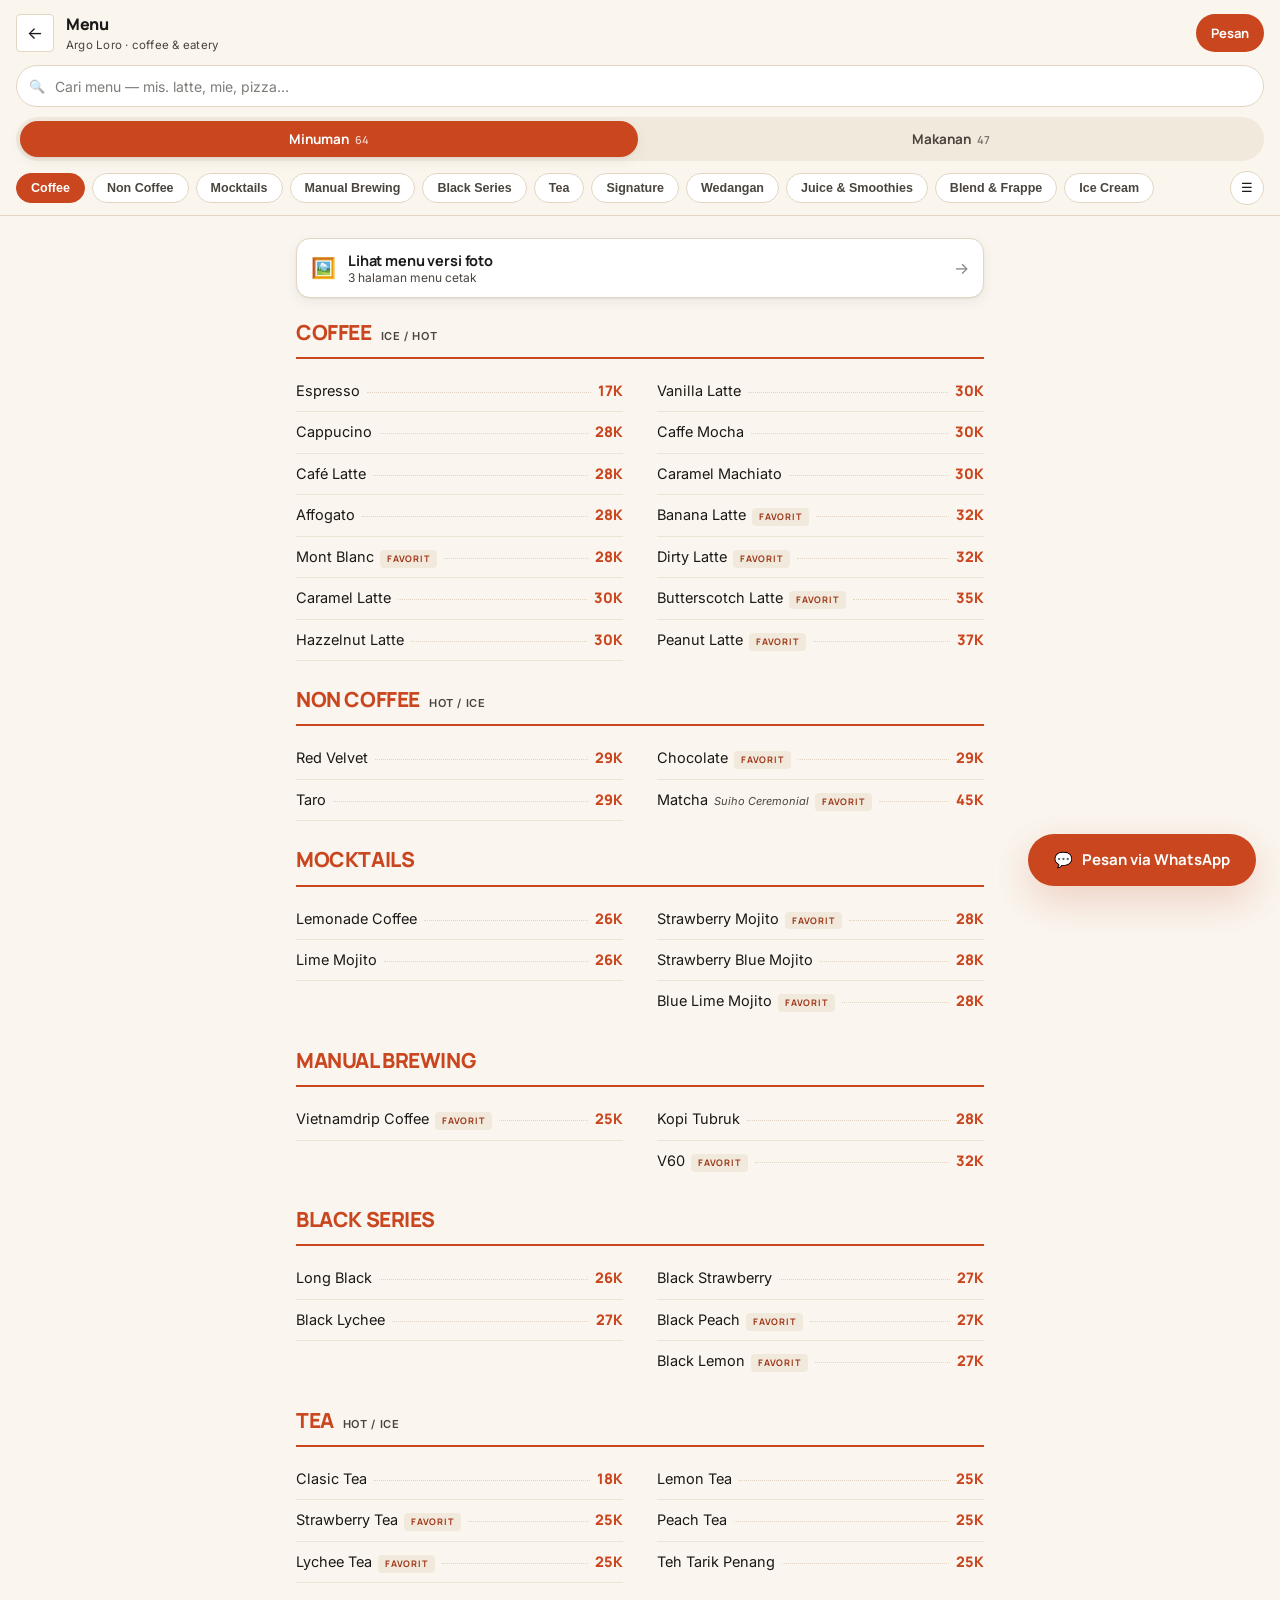
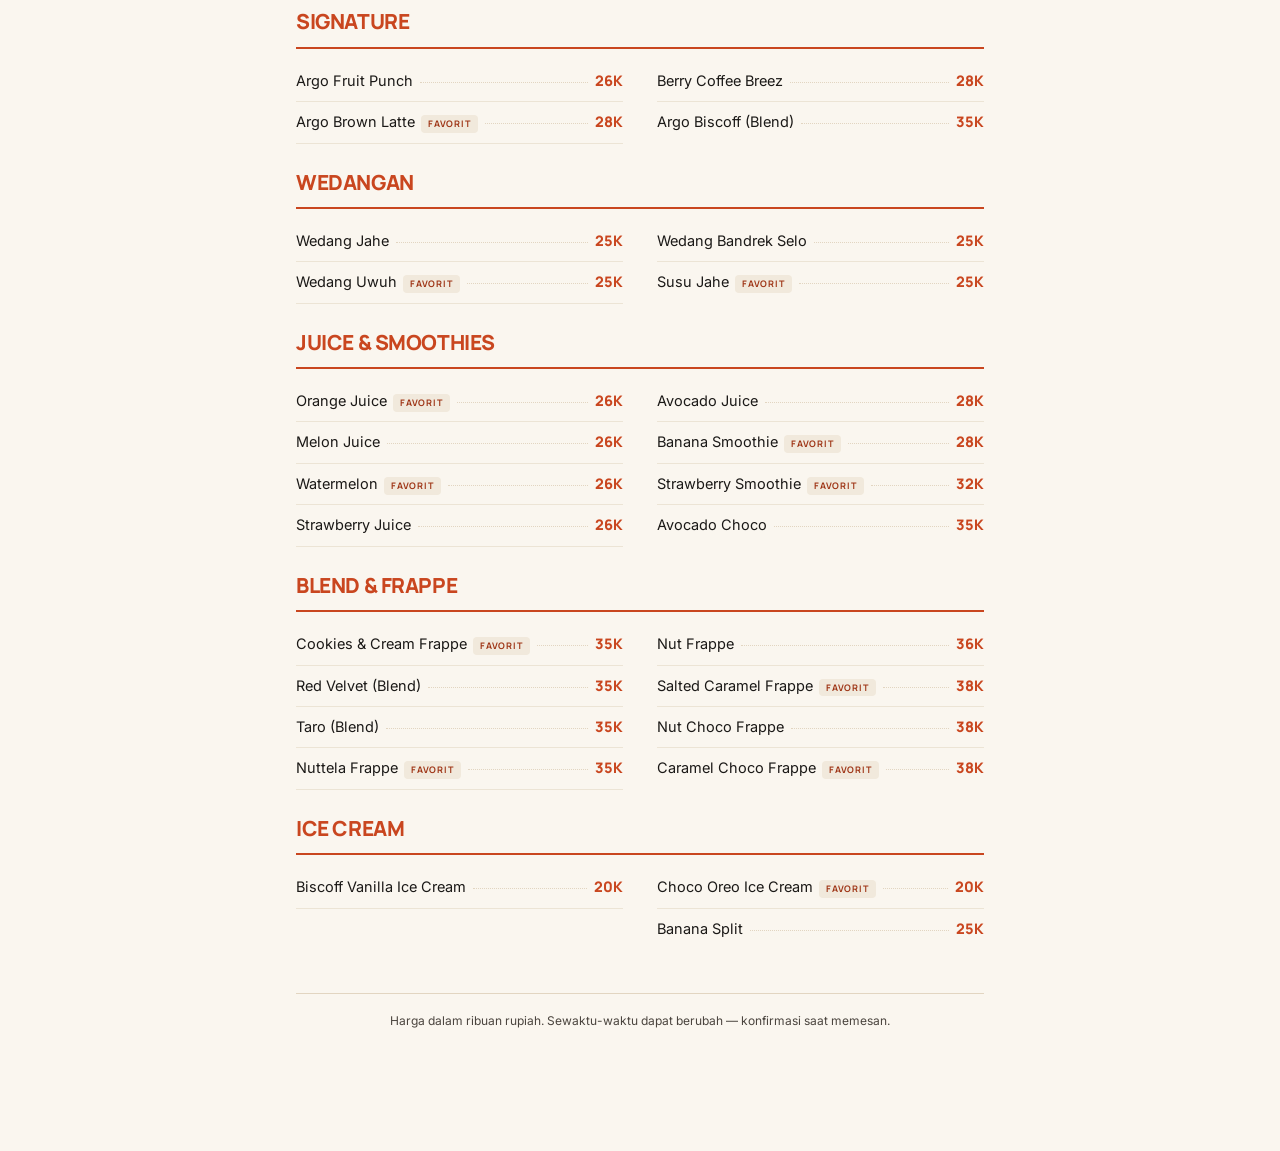
==== commit 99c48aee: "feat: implement full-screen photo menu viewer with optimized AVIF and WebP assets" ====
--- a/menu.html
+++ b/menu.html
@@ -7,9 +7,16 @@
 <title>Menu — Argo Loro Coffee &amp; Eatery | Selo, Boyolali</title>
 <meta name="description" content="Daftar menu lengkap Argo Loro Coffee &amp; Eatery, Selo Boyolali. Kopi, wedangan, pizza, rice bowl, dan makanan lain beserta harganya.">
 
+<link rel="canonical" href="https://argoloro.vercel.app/menu.html">
+
 <meta property="og:type" content="website">
+<meta property="og:site_name" content="Argo Loro">
+<meta property="og:locale" content="id_ID">
+<meta property="og:url" content="https://argoloro.vercel.app/menu.html">
 <meta property="og:title" content="Menu — Argo Loro Coffee &amp; Eatery">
 <meta property="og:description" content="111 menu · Kopi, wedangan, pizza, rice bowl, mie, pasta">
+<meta property="og:image" content="https://argoloro.vercel.app/images/hero-1.jpg">
+<meta name="twitter:card" content="summary_large_image">
 
 <link rel="preconnect" href="https://fonts.googleapis.com">
 <link rel="preconnect" href="https://fonts.gstatic.com" crossorigin>
@@ -21,6 +28,35 @@
 <!-- style.css yang sama dengan beranda: sudah ter-cache bagi pengunjung
      yang datang dari sana, jadi halaman ini terasa langsung terbuka. -->
 <link rel="stylesheet" href="style.css">
+
+<!-- Halaman ini menunjuk balik ke entitas usaha di beranda lewat @id yang sama,
+     jadi Google membaca keduanya sebagai satu tempat, bukan dua. -->
+<script type="application/ld+json">
+{
+  "@context": "https://schema.org",
+  "@type": "Menu",
+  "@id": "https://argoloro.vercel.app/menu.html#menu",
+  "name": "Menu Argo Loro Coffee & Eatery",
+  "inLanguage": "id-ID",
+  "url": "https://argoloro.vercel.app/menu.html",
+  "provider": {
+    "@type": "CafeOrCoffeeShop",
+    "@id": "https://argoloro.vercel.app/#business",
+    "name": "Argo Loro",
+    "url": "https://argoloro.vercel.app/"
+  }
+}
+</script>
+<script type="application/ld+json">
+{
+  "@context": "https://schema.org",
+  "@type": "BreadcrumbList",
+  "itemListElement": [
+    { "@type": "ListItem", "position": 1, "name": "Argo Loro", "item": "https://argoloro.vercel.app/" },
+    { "@type": "ListItem", "position": 2, "name": "Menu", "item": "https://argoloro.vercel.app/menu.html" }
+  ]
+}
+</script>
 </head>
 <body class="page-menu">
 
@@ -66,6 +102,20 @@
 </div>
 
 <main class="menu-main">
+
+  <!-- Tombol menu versi foto. Gambarnya baru diunduh saat penampil
+       dibuka (loading="lazy" di dalam elemen hidden), jadi pengunjung
+       yang cuma memakai menu digital tidak membayar sepeser byte pun —
+       prinsip yang sama dengan fasad peta di beranda. -->
+  <button class="menufoto-btn" type="button" id="menuFotoOpen">
+    <span class="menufoto-btn-icon" aria-hidden="true">🖼️</span>
+    <span class="menufoto-btn-copy">
+      <strong>Lihat menu versi foto</strong>
+      <small>3 halaman menu cetak</small>
+    </span>
+    <span class="menufoto-btn-arrow" aria-hidden="true">→</span>
+  </button>
+
   <p class="search-status" id="searchStatus" hidden></p>
   <div id="menuMount"></div>
 
@@ -92,6 +142,61 @@
   </div>
 </div>
 
+<!-- ===== Penampil menu versi foto =====
+     Sumbernya images/menuargolawu*.png (6,5 MB, tidak ikut di-deploy).
+     Yang dipakai di sini varian AVIF/WebP di images/opt/ — 435 KB untuk
+     ketiganya. Cara membuat ulang ada di HANDOFF.md. -->
+<div class="fotoviewer" id="menuFotoViewer" hidden>
+  <div class="fotoviewer-bar">
+    <strong>Menu cetak</strong>
+    <button type="button" class="fotoviewer-close" id="menuFotoClose" aria-label="Tutup">×</button>
+  </div>
+
+  <div class="fotoviewer-body">
+    <p class="fotoviewer-hint">Ketuk gambar untuk membuka ukuran penuh — di sana bisa dicubit untuk zoom.</p>
+
+    <figure class="fotoviewer-page">
+      <a href="images/opt/menu-cetak-1.webp" target="_blank" rel="noopener">
+        <picture>
+          <source type="image/avif" srcset="images/opt/menu-cetak-1.avif">
+          <img src="images/opt/menu-cetak-1.webp" width="1979" height="1399"
+               loading="lazy" decoding="async"
+               alt="Halaman 1 menu cetak: coffee, manual brewing, black series, tea, non coffee, mocktails, dan signature beserta harganya">
+        </picture>
+      </a>
+      <figcaption>Halaman 1 — Kopi, tea, mocktails, signature</figcaption>
+    </figure>
+
+    <figure class="fotoviewer-page">
+      <a href="images/opt/menu-cetak-2.webp" target="_blank" rel="noopener">
+        <picture>
+          <source type="image/avif" srcset="images/opt/menu-cetak-2.avif">
+          <img src="images/opt/menu-cetak-2.webp" width="1979" height="1399"
+               loading="lazy" decoding="async"
+               alt="Halaman 2 menu cetak: wedangan, juice and smoothies, desert, blend and frappe, serta home made pizza">
+        </picture>
+      </a>
+      <figcaption>Halaman 2 — Wedangan, juice, frappe, pizza</figcaption>
+    </figure>
+
+    <figure class="fotoviewer-page">
+      <a href="images/opt/menu-cetak-3.webp" target="_blank" rel="noopener">
+        <picture>
+          <source type="image/avif" srcset="images/opt/menu-cetak-3.avif">
+          <img src="images/opt/menu-cetak-3.webp" width="1979" height="1399"
+               loading="lazy" decoding="async"
+               alt="Halaman 3 menu cetak: starter, special menu, dimsum, pasta, rice bowl, mie, dan nasi goreng">
+        </picture>
+      </a>
+      <figcaption>Halaman 3 — Starter, rice bowl, mie, nasi goreng</figcaption>
+    </figure>
+
+    <p class="fotoviewer-note">
+      Harga di menu digital lebih mudah dicari dan selalu ikut pembaruan.
+    </p>
+  </div>
+</div>
+
 <a class="sticky-cta is-visible" href="https://wa.me/6281328256724?text=Halo%20Argo%20Loro%2C%20saya%20mau%20pesan"
    target="_blank" rel="noopener">
   <span aria-hidden="true">💬</span>
@@ -102,6 +207,9 @@
 <script src="menu.js" defer></script>
 
 <!-- Vercel Web Analytics — lihat catatan di index.html -->
+<script>
+  window.va = window.va || function () { (window.vaq = window.vaq || []).push(arguments); };
+</script>
 <script defer src="/_vercel/insights/script.js"></script>
 </body>
 </html>
--- a/style.css
+++ b/style.css
@@ -371,6 +371,33 @@
   color: var(--ink);
   border-color: var(--sand);
   box-shadow: var(--shadow-sm);
+}
+
+/* CTA giveaway: gradasi ember->terracotta supaya beda dari Reservasi
+   (terracotta polos) tapi tetap dari palet yang sama, plus badge kecil
+   berdenyut di pojok sebagai "hook" mata tanpa perlu warna baru. */
+.action-giveaway {
+  margin-top: 11px;
+  background: linear-gradient(135deg, var(--ember), var(--terracotta));
+  color: #fff;
+  box-shadow: var(--shadow-lift);
+  position: relative;
+}
+
+.action-giveaway-badge {
+  position: absolute;
+  top: -5px;
+  right: -5px;
+  width: 15px;
+  height: 15px;
+  border-radius: 50%;
+  background: var(--fern);
+  border: 2px solid var(--cream);
+  animation: pulseDot 2.2s ease-out infinite;
+}
+
+@media (hover: hover) and (pointer: fine) {
+  .action-giveaway:hover { background: linear-gradient(135deg, var(--ember), var(--terracotta-deep)); }
 }
 
 .action-pair {
@@ -1206,6 +1233,135 @@
   text-align: center;
 }
 
+/* ===== Tombol & penampil menu versi foto ===== */
+.menufoto-btn {
+  display: flex;
+  align-items: center;
+  gap: 12px;
+  width: 100%;
+  margin: 14px 0 0;
+  padding: 12px 14px;
+  border-radius: var(--radius);
+  border: 1.5px solid var(--sand);
+  background: #fff;
+  color: var(--ink);
+  font-family: var(--font-body);
+  text-align: left;
+  cursor: pointer;
+  box-shadow: var(--shadow-sm);
+  transition: border-color 180ms ease, transform 180ms ease;
+  -webkit-tap-highlight-color: transparent;
+}
+
+.menufoto-btn:active { transform: scale(0.99); }
+
+.menufoto-btn-icon { font-size: 20px; line-height: 1; flex-shrink: 0; }
+
+.menufoto-btn-copy { display: flex; flex-direction: column; min-width: 0; }
+
+.menufoto-btn-copy strong {
+  font-family: var(--font-display);
+  font-weight: 700;
+  font-size: 14.5px;
+  letter-spacing: -0.01em;
+}
+
+.menufoto-btn-copy small { font-size: 12px; color: var(--ink-soft); }
+
+.menufoto-btn-arrow { margin-left: auto; font-size: 16px; opacity: 0.55; flex-shrink: 0; }
+
+@media (hover: hover) and (pointer: fine) {
+  .menufoto-btn:hover { border-color: var(--terracotta); }
+}
+
+/* Penampil layar penuh. Harus menang dari .menunav (z-index 60) dan
+   .sticky-cta (z-index 90) yang sama-sama melayang di halaman ini. */
+.fotoviewer {
+  position: fixed;
+  inset: 0;
+  z-index: 200;
+  display: flex;
+  flex-direction: column;
+  background: rgba(16,14,12,0.92);
+  backdrop-filter: blur(4px);
+  -webkit-backdrop-filter: blur(4px);
+  animation: fadeUp 200ms ease-out;
+}
+
+.fotoviewer-bar {
+  display: flex;
+  align-items: center;
+  justify-content: space-between;
+  gap: 12px;
+  flex-shrink: 0;
+  padding: 12px 16px;
+  background: rgba(16,14,12,0.6);
+  border-bottom: 1px solid rgba(255,255,255,0.12);
+  color: #fff;
+  font-family: var(--font-display);
+  font-weight: 700;
+  font-size: 15px;
+}
+
+.fotoviewer-close {
+  width: 34px;
+  height: 34px;
+  flex-shrink: 0;
+  border: 1px solid rgba(255,255,255,0.25);
+  border-radius: 50%;
+  background: rgba(255,255,255,0.1);
+  color: #fff;
+  font-size: 20px;
+  line-height: 1;
+  cursor: pointer;
+}
+
+.fotoviewer-body {
+  flex: 1;
+  overflow-y: auto;
+  -webkit-overflow-scrolling: touch;
+  padding: 14px 14px 30px;
+}
+
+.fotoviewer-hint,
+.fotoviewer-note {
+  margin: 0 0 14px;
+  text-align: center;
+  font-size: 12.5px;
+  color: rgba(255,255,255,0.72);
+}
+
+.fotoviewer-note { margin: 18px 0 0; }
+
+.fotoviewer-page { margin: 0 0 18px; }
+
+.fotoviewer-page img {
+  width: 100%;
+  height: auto;
+  border-radius: var(--radius);
+  background: var(--cream);
+}
+
+.fotoviewer-page figcaption {
+  margin-top: 7px;
+  text-align: center;
+  font-size: 12px;
+  font-weight: 600;
+  color: rgba(255,255,255,0.66);
+}
+
+/* Halaman di belakang dikunci saat penampil terbuka. */
+body.is-locked { overflow: hidden; }
+
+@media (min-width: 700px) {
+  .fotoviewer-body { max-width: 900px; width: 100%; margin: 0 auto; }
+}
+
+@media (prefers-reduced-motion: reduce) {
+  .fotoviewer { animation: none; }
+  .menufoto-btn { transition: none; }
+}
+
 /* ===== Status pencarian & keadaan kosong ===== */
 .search-status {
   margin: 14px 0 0;
@@ -1348,3 +1504,1122 @@
   .catsheet-panel { animation: none; }
   .seg { transition: none; }
 }
+
+/* ===== RUTE & FAQ (beranda) =====
+   Ditambahkan untuk memberi Google isi yang bisa diperingkatkan.
+   Semua warna memakai token yang sudah ada — tidak ada nilai hex baru,
+   supaya palet tetap satu sumber. */
+
+.route-list {
+  list-style: none;
+  margin: 0;
+  padding: 0;
+  border-radius: var(--radius);
+  overflow: hidden;
+  box-shadow: var(--shadow-sm);
+  background: #fff;
+}
+
+.route-list li {
+  display: grid;
+  /* Kolom waktu dibuat auto supaya "±2,5 jam" tidak terpotong,
+     sementara nama kota mengisi sisa ruang. */
+  grid-template-columns: 1fr auto;
+  align-items: baseline;
+  gap: 4px 12px;
+  padding: 14px 16px;
+  border-bottom: 1px solid var(--cream-2);
+}
+
+.route-list li:last-child { border-bottom: 0; }
+
+.route-from {
+  font-family: var(--font-display);
+  font-weight: 700;
+  font-size: 1rem;
+}
+
+.route-time {
+  font-family: var(--font-display);
+  font-weight: 800;
+  font-size: 1rem;
+  color: var(--terracotta);
+  font-variant-numeric: tabular-nums;
+}
+
+.route-list small {
+  grid-column: 1 / -1;
+  font-size: 13px;
+  color: var(--ink-soft);
+}
+
+.route-note {
+  margin: 14px 0 0;
+  font-size: 13px;
+  line-height: 1.6;
+  color: var(--ink-soft);
+}
+
+.faq-item {
+  background: #fff;
+  border-radius: var(--radius);
+  box-shadow: var(--shadow-sm);
+  margin-bottom: 10px;
+  overflow: hidden;
+}
+
+.faq-item summary {
+  cursor: pointer;
+  padding: 15px 44px 15px 16px;
+  font-family: var(--font-display);
+  font-weight: 700;
+  font-size: 0.98rem;
+  line-height: 1.4;
+  position: relative;
+  /* Segitiga bawaan dibuang di kedua mesin render, diganti tanda + sendiri
+     supaya posisinya konsisten dan ikut warna terakota. */
+  list-style: none;
+}
+
+.faq-item summary::-webkit-details-marker { display: none; }
+
+.faq-item summary::after {
+  content: "+";
+  position: absolute;
+  right: 16px;
+  top: 50%;
+  transform: translateY(-50%);
+  font-size: 1.4rem;
+  font-weight: 700;
+  line-height: 1;
+  color: var(--terracotta);
+  transition: transform 0.18s ease;
+}
+
+.faq-item[open] summary::after {
+  transform: translateY(-50%) rotate(45deg);
+}
+
+.faq-item summary:focus-visible {
+  outline: 2px solid var(--terracotta);
+  outline-offset: -2px;
+}
+
+.faq-item p {
+  margin: 0;
+  padding: 0 16px 16px;
+  font-size: 0.94rem;
+  line-height: 1.65;
+  color: var(--ink-soft);
+}
+
+.faq-item p a {
+  color: var(--terracotta);
+  font-weight: 600;
+}
+
+@media (prefers-reduced-motion: reduce) {
+  .faq-item summary::after { transition: none; }
+}
+
+/* ============================================================
+   HALAMAN GIVEAWAY (/giveaway, /giveaway/galeri)
+   Memakai token yang sama dengan beranda & menu — warna, radius,
+   shadow, font semua dari :root di atas, tidak ada nilai baru.
+   ============================================================ */
+
+.page-giveaway { background: var(--cream); }
+
+/* WAJIB: beberapa komponen di bawah (.gwform, .gwupload-btn, .gwclosed,
+   .gwsuccess) menyetel display:flex langsung. Tanpa penjaga ini,
+   attribute [hidden] kalah spesifisitas dan elemennya tetap terlihat
+   walau hidden=true — persis bug yang sudah pernah terjadi di halaman
+   menu (lihat HANDOFF.md). Jangan dihapus. */
+.page-giveaway [hidden] { display: none; }
+
+/* ===== Bar atas (sama semangatnya dengan .menubar, versi ringkas) ===== */
+.gwbar {
+  display: flex;
+  align-items: center;
+  gap: 12px;
+  padding: 14px 16px;
+  background: var(--cream);
+  border-bottom: 1px solid var(--sand);
+  position: sticky;
+  top: 0;
+  z-index: 50;
+}
+
+.gwbar-back {
+  display: flex;
+  align-items: center;
+  justify-content: center;
+  width: 34px;
+  height: 34px;
+  flex-shrink: 0;
+  border-radius: 50%;
+  background: #fff;
+  border: 1px solid var(--sand);
+  color: var(--ink);
+  text-decoration: none;
+  font-size: 16px;
+}
+
+.gwbar-title { display: flex; flex-direction: column; min-width: 0; }
+
+.gwbar-title strong {
+  font-family: var(--font-display);
+  font-size: 15px;
+  font-weight: 800;
+}
+
+.gwbar-title small { font-size: 11.5px; color: var(--ink-soft); }
+
+/* ===== Hero ===== */
+.gwhero { padding-top: 26px; text-align: center; }
+
+.gwhero-media {
+  max-width: 300px;
+  margin: 0 auto;
+  border-radius: var(--radius-lg);
+  overflow: hidden;
+  box-shadow: var(--shadow-md);
+  aspect-ratio: 3 / 4;
+}
+
+.gwhero-media img { width: 100%; height: 100%; object-fit: cover; }
+
+/* ===== Kartu hadiah — hook halaman ini =====
+   Versi sebelumnya cuma satu baris teks abu-abu 15px di bawah judul,
+   jadi justru lebih kecil dan lebih pucat daripada judul generik di
+   atasnya. Sekarang: menumpuk di atas foto (jadi terbaca duluan),
+   gradasi terakota yang sama dengan CTA giveaway di beranda, dan
+   nominalnya dipajang sebesar tipografi hero. */
+.gwprize {
+  position: relative;
+  z-index: 2;
+  max-width: 300px;
+  margin: -46px auto 0;
+  padding: 18px 20px 20px;
+  border-radius: var(--radius-lg);
+  background: linear-gradient(135deg, var(--ember), var(--terracotta));
+  box-shadow: var(--shadow-lift);
+  color: #fff;
+  text-align: center;
+}
+
+.gwprize-kicker {
+  display: inline-block;
+  padding: 5px 12px;
+  border-radius: 999px;
+  background: rgba(255,255,255,0.18);
+  font-size: 10.5px;
+  font-weight: 700;
+  letter-spacing: 0.12em;
+  text-transform: uppercase;
+}
+
+.gwprize-amount {
+  margin: 11px 0 0;
+  font-family: var(--font-display);
+  font-weight: 800;
+  font-size: clamp(2.1rem, 11vw, 2.9rem);
+  line-height: 1.02;
+  letter-spacing: -0.04em;
+  text-shadow: 0 2px 18px rgba(16,14,12,0.18);
+}
+
+.gwprize-what {
+  margin: 7px 0 0;
+  font-size: 13.5px;
+  line-height: 1.4;
+  color: rgba(255,255,255,0.92);
+}
+
+.gwhero-title {
+  margin-top: 22px;
+  font-size: clamp(1.2rem, 5vw, 1.45rem);
+  font-weight: 800;
+  letter-spacing: -0.02em;
+  color: var(--ink);
+}
+
+.gwhero-sub {
+  margin: 8px auto 0;
+  max-width: 40ch;
+  font-size: 14.5px;
+  color: var(--ink-soft);
+}
+
+/* Chip urgensi — "sisa X hari" menggerakkan lebih kuat daripada
+   tanggal saja. Bentuknya meminjam .status supaya tetap satu bahasa. */
+.gwhero-urgency {
+  display: inline-flex;
+  align-items: center;
+  margin: 14px 0 0;
+  padding: 7px 15px;
+  border-radius: 999px;
+  background: rgba(201,70,31,0.09);
+  color: var(--terracotta-deep);
+  font-size: 13px;
+  font-weight: 600;
+}
+
+/* ===== Cara ikut ===== */
+.steps {
+  list-style: none;
+  margin: 0;
+  padding: 0;
+  display: flex;
+  flex-direction: column;
+  gap: 12px;
+}
+
+.step {
+  display: flex;
+  align-items: flex-start;
+  gap: 13px;
+  background: #fff;
+  border: 1px solid var(--sand);
+  border-radius: var(--radius);
+  padding: 14px 16px;
+  box-shadow: var(--shadow-sm);
+}
+
+.step-num {
+  display: flex;
+  align-items: center;
+  justify-content: center;
+  flex-shrink: 0;
+  width: 26px;
+  height: 26px;
+  border-radius: 50%;
+  background: var(--terracotta);
+  color: #fff;
+  font-family: var(--font-display);
+  font-weight: 800;
+  font-size: 13px;
+}
+
+.step p { margin: 0; padding-top: 3px; font-size: 14.5px; line-height: 1.45; }
+
+/* ===== Form ===== */
+.gwform-section { padding-top: 8px; }
+
+.gwform {
+  display: flex;
+  flex-direction: column;
+  gap: 16px;
+}
+
+.gwfield { display: flex; flex-direction: column; gap: 6px; }
+
+.gwfield label,
+.gwfield-label {
+  font-family: var(--font-display);
+  font-weight: 700;
+  font-size: 13.5px;
+  color: var(--ink);
+}
+
+.gwfield input[type="text"],
+.gwfield input[type="tel"] {
+  min-height: 48px;
+  padding: 0 14px;
+  border-radius: var(--radius);
+  border: 1.5px solid var(--sand);
+  background: #fff;
+  font-family: var(--font-body);
+  font-size: 15px;
+  color: var(--ink);
+}
+
+.gwfield input:focus {
+  outline: none;
+  border-color: var(--terracotta);
+  box-shadow: 0 0 0 3px rgba(201,70,31,0.14);
+}
+
+/* .gwprefix-wrap = versi umum dari .gwig-wrap: kotak dengan awalan tetap
+   yang tidak bisa diedit (@ untuk Instagram, +62 untuk nomor WhatsApp). */
+.gwig-wrap,
+.gwprefix-wrap {
+  display: flex;
+  align-items: center;
+  border-radius: var(--radius);
+  border: 1.5px solid var(--sand);
+  background: #fff;
+  padding-left: 14px;
+}
+
+.gwig-wrap:focus-within,
+.gwprefix-wrap:focus-within {
+  border-color: var(--terracotta);
+  box-shadow: 0 0 0 3px rgba(201,70,31,0.14);
+}
+
+.gwig-at,
+.gwprefix { color: var(--ink-soft); font-weight: 600; flex-shrink: 0; }
+
+/* Awalan +62 diberi garis pemisah supaya jelas itu bagian tetap,
+   bukan bagian yang ikut diketik. */
+.gwprefix {
+  padding-right: 10px;
+  margin-right: 4px;
+  border-right: 1px solid var(--sand);
+}
+
+.gwig-wrap input,
+.gwprefix-wrap input {
+  flex: 1;
+  min-width: 0;
+  min-height: 48px;
+  padding: 0 14px 0 4px;
+  border: none;
+  background: transparent;
+  font-family: var(--font-body);
+  font-size: 15px;
+  color: var(--ink);
+}
+
+.gwig-wrap input:focus,
+.gwprefix-wrap input:focus { outline: none; }
+
+/* Honeypot — di luar layar, bukan display:none, supaya bot yang
+   memeriksa visibilitas elemen tetap terjebak. Manusia tidak pernah
+   melihat atau menyentuhnya. */
+.gwhoneypot {
+  position: absolute;
+  left: -9999px;
+  top: -9999px;
+  width: 1px;
+  height: 1px;
+  overflow: hidden;
+}
+
+.gwupload { position: relative; }
+
+.gwupload input[type="file"] {
+  position: absolute;
+  inset: 0;
+  opacity: 0;
+  width: 100%;
+  height: 100%;
+  cursor: pointer;
+}
+
+.gwupload-btn {
+  display: flex;
+  align-items: center;
+  justify-content: center;
+  gap: 10px;
+  min-height: 56px;
+  border-radius: var(--radius);
+  border: 1.5px dashed var(--sand);
+  background: #fff;
+  color: var(--ink-soft);
+  font-size: 14px;
+  font-weight: 600;
+  cursor: pointer;
+}
+
+.gwupload-icon { font-size: 19px; }
+
+.gwpreview {
+  position: relative;
+  border-radius: var(--radius);
+  overflow: hidden;
+  box-shadow: var(--shadow-sm);
+}
+
+.gwpreview img {
+  width: 100%;
+  max-height: 280px;
+  object-fit: cover;
+}
+
+.gwpreview-remove {
+  position: absolute;
+  top: 8px;
+  right: 8px;
+  width: 30px;
+  height: 30px;
+  border: none;
+  border-radius: 50%;
+  background: rgba(16,14,12,0.62);
+  color: #fff;
+  font-size: 18px;
+  line-height: 1;
+  cursor: pointer;
+}
+
+.gwconsent {
+  display: flex;
+  align-items: flex-start;
+  gap: 10px;
+  font-size: 13.5px;
+  line-height: 1.4;
+  color: var(--ink-soft);
+}
+
+.gwconsent input { margin-top: 2px; flex-shrink: 0; width: 18px; height: 18px; accent-color: var(--terracotta); }
+
+.gwerror {
+  margin: 0;
+  padding: 11px 14px;
+  border-radius: var(--radius);
+  background: rgba(201,70,31,0.09);
+  color: var(--terracotta-deep);
+  font-size: 13.5px;
+  font-weight: 600;
+}
+
+.gwsubmit {
+  min-height: 54px;
+  border: none;
+  border-radius: var(--radius);
+  background: var(--terracotta);
+  color: #fff;
+  font-family: var(--font-display);
+  font-weight: 700;
+  font-size: 15.5px;
+  cursor: pointer;
+  box-shadow: var(--shadow-lift);
+  transition: background 180ms ease, transform 180ms ease;
+}
+
+.gwsubmit:active { transform: scale(0.985); }
+.gwsubmit:disabled { opacity: 0.7; cursor: not-allowed; }
+
+@media (hover: hover) and (pointer: fine) {
+  .gwsubmit:not(:disabled):hover { background: var(--terracotta-deep); }
+  .gwupload-btn:hover { border-color: var(--terracotta); }
+}
+
+/* ===== Ditutup / sukses ===== */
+.gwclosed,
+.gwsuccess {
+  display: flex;
+  flex-direction: column;
+  align-items: center;
+  gap: 12px;
+  text-align: center;
+  padding: 28px 20px;
+  background: #fff;
+  border: 1px solid var(--sand);
+  border-radius: var(--radius-lg);
+  box-shadow: var(--shadow-sm);
+}
+
+.gwclosed-icon,
+.gwsuccess-icon { font-size: 36px; }
+
+.gwclosed h3,
+.gwsuccess h3 {
+  font-size: 1.2rem;
+  font-weight: 800;
+  letter-spacing: -0.02em;
+}
+
+.gwclosed p,
+.gwsuccess p {
+  margin: 0;
+  max-width: 40ch;
+  font-size: 14px;
+  color: var(--ink-soft);
+}
+
+.gwclosed .action,
+.gwsuccess .action { width: 100%; max-width: 340px; }
+
+/* ===== Deadline ===== */
+.gwdeadline-grid {
+  display: grid;
+  grid-template-columns: 1fr 1fr;
+  gap: 11px;
+}
+
+.gwdeadline-item {
+  background: #fff;
+  border: 1px solid var(--sand);
+  border-radius: var(--radius);
+  padding: 16px 14px;
+  box-shadow: var(--shadow-sm);
+  text-align: center;
+}
+
+.gwdeadline-item h3 {
+  margin: 4px 0 3px;
+  font-size: 13px;
+  font-weight: 700;
+  color: var(--ink-soft);
+}
+
+.gwdeadline-item p { margin: 0; font-family: var(--font-display); font-weight: 800; font-size: 14.5px; }
+
+.gwgaleri-link { text-align: center; }
+
+/* ===== Galeri ===== */
+.gwgallery-head { padding-bottom: 8px; text-align: center; }
+.gwgallery-sub { margin: 6px 0 0; font-size: 14px; color: var(--ink-soft); }
+
+.gwgrid {
+  display: grid;
+  grid-template-columns: repeat(2, 1fr);
+  gap: 10px;
+}
+
+.gwcard {
+  position: relative;
+  display: block;
+  aspect-ratio: 1 / 1;
+  border-radius: var(--radius);
+  overflow: hidden;
+  background: var(--sand);
+  box-shadow: var(--shadow-sm);
+}
+
+.gwcard img { width: 100%; height: 100%; object-fit: cover; }
+
+.gwcard-label {
+  position: absolute;
+  left: 0;
+  right: 0;
+  bottom: 0;
+  padding: 18px 10px 8px;
+  background: linear-gradient(180deg, rgba(16,14,12,0) 0%, rgba(16,14,12,0.75) 100%);
+  color: #fff;
+  font-size: 12.5px;
+  font-weight: 700;
+}
+
+@media (hover: hover) and (pointer: fine) {
+  .gwcard:hover .gwcard-label { text-decoration: underline; }
+}
+
+.gwgallery-empty,
+.gwgallery-error {
+  text-align: center;
+  padding: 40px 20px;
+  color: var(--ink-soft);
+  font-size: 14.5px;
+  line-height: 1.55;
+}
+
+/* ===== Desktop ===== */
+@media (min-width: 700px) {
+  .gwgrid { grid-template-columns: repeat(3, 1fr); }
+}
+
+@media (min-width: 900px) {
+  .gwgrid { grid-template-columns: repeat(4, 1fr); }
+}
+
+/* ============================================================
+   HALAMAN MOCKUP (/preview/…)
+   Hanya untuk peragaan ke tim socmed — tidak ditautkan dari
+   navigasi situs dan memakai <meta robots noindex>. Halaman form
+   & galeri di sini memakai ulang komponen .page-giveaway di atas;
+   yang baru cuma chrome mockup + alat kurasi.
+   Kalau mockup sudah tidak dipakai, hapus folder /preview,
+   /data/mock-giveaway.js, dan blok CSS ini.
+   ============================================================ */
+
+/* Sama alasannya dengan .page-menu / .page-giveaway: beberapa
+   komponen di bawah menyetel display, jadi [hidden] perlu penjaga
+   berspesifisitas lebih tinggi. */
+.page-preview [hidden] { display: none; }
+
+/* ===== Pita penanda mockup ===== */
+.pvbanner {
+  display: flex;
+  align-items: center;
+  justify-content: center;
+  gap: 9px;
+  flex-wrap: wrap;
+  padding: 9px 14px;
+  background: var(--ink);
+  color: rgba(255,255,255,0.86);
+  font-size: 12px;
+  text-align: center;
+}
+
+.pvbanner-tag {
+  padding: 3px 9px;
+  border-radius: 999px;
+  background: var(--ember);
+  color: #fff;
+  font-family: var(--font-display);
+  font-weight: 800;
+  font-size: 10.5px;
+  letter-spacing: 0.1em;
+  text-transform: uppercase;
+}
+
+.pvnav {
+  display: flex;
+  gap: 6px;
+  padding: 10px 14px;
+  overflow-x: auto;
+  background: var(--cream-2);
+  border-bottom: 1px solid var(--sand);
+  -ms-overflow-style: none;
+  scrollbar-width: none;
+}
+
+.pvnav::-webkit-scrollbar { display: none; }
+
+.pvnav a {
+  flex-shrink: 0;
+  padding: 7px 14px;
+  border-radius: 999px;
+  border: 1px solid var(--sand);
+  background: #fff;
+  color: var(--ink-soft);
+  font-size: 12.5px;
+  font-weight: 600;
+  text-decoration: none;
+}
+
+.pvnav a.is-active {
+  background: var(--terracotta);
+  border-color: var(--terracotta);
+  color: #fff;
+}
+
+.pvnote {
+  margin: 0;
+  text-align: center;
+  font-size: 12px;
+  color: var(--ink-soft);
+  opacity: 0.8;
+}
+
+.pvreset {
+  margin-top: 4px;
+  padding: 9px 16px;
+  border-radius: var(--radius);
+  border: 1px solid var(--sand);
+  background: transparent;
+  color: var(--ink-soft);
+  font-family: var(--font-body);
+  font-size: 13px;
+  font-weight: 600;
+  cursor: pointer;
+}
+
+/* ===== Pilihan kategori di form peserta =====
+   Radio asli disembunyikan (tetap ada demi aksesibilitas & semantik
+   form), yang terlihat cuma chip-nya. */
+.gwkat { display: flex; flex-wrap: wrap; gap: 7px; }
+
+.gwkat-chip { cursor: pointer; }
+
+.gwkat-chip input {
+  position: absolute;
+  opacity: 0;
+  width: 0;
+  height: 0;
+}
+
+.gwkat-chip span {
+  display: inline-block;
+  padding: 9px 16px;
+  border-radius: 999px;
+  border: 1.5px solid var(--sand);
+  background: #fff;
+  color: var(--ink-soft);
+  font-size: 13.5px;
+  font-weight: 600;
+  transition: background 160ms ease, color 160ms ease, border-color 160ms ease;
+}
+
+.gwkat-chip input:checked + span {
+  background: var(--terracotta);
+  border-color: var(--terracotta);
+  color: #fff;
+}
+
+.gwkat-chip input:focus-visible + span {
+  box-shadow: 0 0 0 3px rgba(201,70,31,0.2);
+}
+
+@media (hover: hover) and (pointer: fine) {
+  .gwkat-chip input:not(:checked) + span:hover { border-color: var(--terracotta); color: var(--terracotta); }
+}
+
+/* Tombol peraga kondisi galeri kosong vs ada isi */
+.pvtoggle {
+  display: flex;
+  justify-content: center;
+  gap: 6px;
+  margin-top: 14px;
+}
+
+.pvtoggle a {
+  padding: 6px 13px;
+  border-radius: 999px;
+  border: 1px solid var(--sand);
+  background: #fff;
+  color: var(--ink-soft);
+  font-size: 12.5px;
+  font-weight: 600;
+  text-decoration: none;
+}
+
+.pvtoggle a.is-active {
+  background: var(--ink);
+  border-color: var(--ink);
+  color: #fff;
+}
+
+/* ============================================================
+   ALAT KURASI (/preview/giveaway/kurasi)
+   Desktop-first: kolomnya melebar mengikuti layar, tapi tetap
+   satu kolom penuh di ponsel.
+   ============================================================ */
+
+.kmain { max-width: 1180px; margin: 0 auto; padding: 0 16px 40px; }
+
+/* Blok di halaman ini memakai <section>, dan aturan dasar
+   `section { max-width: 720px; margin: 0 auto }` membuat isinya
+   menyempit di tengah layar lebar. Lebar sudah diurus .kmain. */
+.kmain section { max-width: none; margin: 0; }
+
+/* ===== Hitungan ===== */
+.kstats {
+  display: grid;
+  grid-template-columns: repeat(2, 1fr);
+  gap: 9px;
+  padding: 18px 0 4px;
+}
+
+.kstat {
+  background: #fff;
+  border: 1px solid var(--sand);
+  border-radius: var(--radius);
+  padding: 13px 14px;
+  box-shadow: var(--shadow-sm);
+}
+
+.kstat strong {
+  display: block;
+  font-family: var(--font-display);
+  font-weight: 800;
+  font-size: 1.6rem;
+  line-height: 1.1;
+  letter-spacing: -0.03em;
+}
+
+.kstat span { font-size: 12px; color: var(--ink-soft); }
+
+.kstat-warn { border-color: rgba(201,70,31,0.35); }
+.kstat-warn strong { color: var(--terracotta); }
+.kstat-ok { border-color: rgba(47,93,58,0.3); }
+.kstat-ok strong { color: var(--fern); }
+
+/* ===== Filter ===== */
+.kfilters {
+  display: flex;
+  flex-direction: column;
+  gap: 12px;
+  padding: 18px 0 10px;
+}
+
+.kfilter-group { display: flex; flex-direction: column; gap: 6px; }
+
+.kfilter-label {
+  font-size: 11px;
+  font-weight: 700;
+  letter-spacing: 0.1em;
+  text-transform: uppercase;
+  color: var(--ink-soft);
+}
+
+.kchips { display: flex; flex-wrap: wrap; gap: 6px; }
+
+.kchip {
+  padding: 7px 13px;
+  border-radius: 999px;
+  border: 1px solid var(--sand);
+  background: #fff;
+  color: var(--ink-soft);
+  font-family: var(--font-body);
+  font-size: 12.5px;
+  font-weight: 600;
+  cursor: pointer;
+  transition: background 160ms ease, color 160ms ease, border-color 160ms ease;
+}
+
+.kchip.is-active {
+  background: var(--terracotta);
+  border-color: var(--terracotta);
+  color: #fff;
+}
+
+/* Dropdown tanggal — dibuat sepadan dengan chip di sebelahnya. */
+.kselect {
+  width: 100%;
+  min-height: 34px;
+  padding: 6px 12px;
+  border-radius: 999px;
+  border: 1px solid var(--sand);
+  background: #fff;
+  color: var(--ink);
+  font-family: var(--font-body);
+  font-size: 12.5px;
+  font-weight: 600;
+  cursor: pointer;
+}
+
+.kselect:focus-visible {
+  outline: 2px solid var(--terracotta);
+  outline-offset: 1px;
+}
+
+.khasil {
+  margin: 4px 0 14px;
+  font-size: 13px;
+  color: var(--ink-soft);
+}
+
+/* ===== Kisi kartu ===== */
+.kgrid {
+  display: grid;
+  grid-template-columns: 1fr;
+  gap: 14px;
+}
+
+.kcard {
+  display: flex;
+  flex-direction: column;
+  gap: 10px;
+  background: #fff;
+  border: 1px solid var(--sand);
+  border-radius: var(--radius);
+  padding: 12px;
+  box-shadow: var(--shadow-sm);
+}
+
+/* Kartu yang ditolak (atau tidak lagi lolos filter) menghilang dengan
+   animasi singkat, supaya jelas terlihat kartunya benar-benar pergi
+   dari daftar — bukan cuma berubah diam-diam. */
+@keyframes kcardOut {
+  to { opacity: 0; transform: scale(0.94); }
+}
+
+.kcard.is-hapus {
+  animation: kcardOut 220ms ease-in forwards;
+  pointer-events: none;
+}
+
+/* Kotak thumbnail sengaja rasio tetap 4:3 dengan object-fit cover:
+   foto portrait & landscape jadi sama tingginya, kisinya tidak
+   loncat-loncat. Orientasi aslinya tetap terbaca dari badge. */
+.kcard-media {
+  position: relative;
+  aspect-ratio: 4 / 3;
+  border-radius: var(--radius-xs);
+  overflow: hidden;
+  background: var(--sand);
+}
+
+.kcard-media img { width: 100%; height: 100%; object-fit: cover; }
+
+/* Badge atas ditaruh dalam satu baris flex, bukan masing-masing
+   position:absolute. Waktu absolut, "↔ Landscape" dan "Menunggu
+   review" saling menimpa di kartu sempit dan teksnya terpotong. */
+.kcard-badges {
+  position: absolute;
+  top: 8px;
+  left: 8px;
+  right: 8px;
+  display: flex;
+  align-items: flex-start;
+  justify-content: space-between;
+  gap: 6px;
+}
+
+.kbadge {
+  padding: 4px 9px;
+  border-radius: 999px;
+  font-size: 10.5px;
+  font-weight: 700;
+  letter-spacing: 0.02em;
+  white-space: nowrap;
+  backdrop-filter: blur(6px);
+  -webkit-backdrop-filter: blur(6px);
+}
+
+.kbadge-orientasi {
+  background: rgba(16,14,12,0.6);
+  color: #fff;
+}
+
+.kbadge-status { color: #fff; }
+.kstatus-pending  { background: rgba(201,70,31,0.92); }
+.kstatus-approved { background: rgba(47,93,58,0.92); }
+.kstatus-rejected { background: rgba(27,25,23,0.82); }
+
+.kbadge-dipakai {
+  position: absolute;
+  bottom: 8px;
+  left: 8px;
+  background: rgba(250,246,239,0.92);
+  color: var(--ink);
+}
+
+.kcard-body {
+  display: flex;
+  align-items: baseline;
+  justify-content: space-between;
+  gap: 10px;
+}
+
+.kcard-who { display: flex; flex-direction: column; min-width: 0; }
+
+/* Nama IG bisa panjang; tanpa truncate dia menabrak tanggal di kanan. */
+.kcard-ig {
+  font-family: var(--font-display);
+  font-weight: 700;
+  font-size: 14px;
+  color: var(--terracotta);
+  text-decoration: none;
+  white-space: nowrap;
+  overflow: hidden;
+  text-overflow: ellipsis;
+}
+
+.kcard-nama {
+  font-size: 12px;
+  color: var(--ink-soft);
+  white-space: nowrap;
+  overflow: hidden;
+  text-overflow: ellipsis;
+}
+
+.kcard-tanggal { flex-shrink: 0; font-size: 11.5px; color: var(--ink-soft); opacity: 0.8; }
+
+/* ===== Tombol aksi ===== */
+.kaksi { display: flex; gap: 7px; }
+
+.kbtn {
+  flex: 1;
+  display: flex;
+  align-items: center;
+  justify-content: center;
+  gap: 5px;
+  min-height: 38px;
+  padding: 0 10px;
+  border-radius: var(--radius-xs);
+  border: 1px solid var(--sand);
+  background: var(--cream);
+  color: var(--ink-soft);
+  font-family: var(--font-body);
+  font-size: 12.5px;
+  font-weight: 600;
+  text-align: center;
+  text-decoration: none;
+  white-space: nowrap;
+  cursor: pointer;
+  transition: background 160ms ease, color 160ms ease, border-color 160ms ease;
+}
+
+.kbtn.is-on {
+  background: var(--ink);
+  border-color: var(--ink);
+  color: #fff;
+}
+
+.kbtn-ok.is-on { background: var(--fern); border-color: var(--fern); }
+.kbtn-no.is-on { background: var(--terracotta-deep); border-color: var(--terracotta-deep); }
+
+@media (hover: hover) and (pointer: fine) {
+  .kbtn:not(.is-on):hover { border-color: var(--terracotta); color: var(--terracotta); }
+  .kchip:not(.is-active):hover { border-color: var(--terracotta); color: var(--terracotta); }
+  .pvnav a:not(.is-active):hover { border-color: var(--terracotta); color: var(--terracotta); }
+}
+
+/* ===== Tag kategori ===== */
+.ktags {
+  display: flex;
+  align-items: center;
+  flex-wrap: wrap;
+  gap: 5px;
+  padding-top: 2px;
+  border-top: 1px solid var(--cream-2);
+}
+
+.ktags-label {
+  font-size: 11px;
+  font-weight: 700;
+  color: var(--ink-soft);
+  opacity: 0.75;
+  margin-right: 2px;
+}
+
+.ktag {
+  padding: 4px 10px;
+  border-radius: 999px;
+  border: 1px solid var(--sand);
+  background: #fff;
+  color: var(--ink-soft);
+  font-family: var(--font-body);
+  font-size: 11.5px;
+  font-weight: 600;
+  cursor: pointer;
+}
+
+.ktag.is-on {
+  background: var(--fern);
+  border-color: var(--fern);
+  color: #fff;
+}
+
+.kempty {
+  text-align: center;
+  padding: 40px 20px;
+  color: var(--ink-soft);
+  font-size: 14.5px;
+  line-height: 1.55;
+}
+
+/* ===== Toast ===== */
+.ktoast {
+  position: fixed;
+  left: 50%;
+  bottom: 22px;
+  transform: translateX(-50%);
+  z-index: 300;
+  max-width: 90vw;
+  padding: 11px 18px;
+  border-radius: 999px;
+  background: var(--ink);
+  color: #fff;
+  font-size: 13px;
+  font-weight: 600;
+  box-shadow: var(--shadow-md);
+  animation: fadeUp 200ms ease-out;
+}
+
+/* ===== Desktop ===== */
+@media (min-width: 640px) {
+  .kstats { grid-template-columns: repeat(4, 1fr); }
+  .kgrid { grid-template-columns: repeat(2, 1fr); }
+  .kfilters { display: grid; grid-template-columns: repeat(2, 1fr); gap: 14px; }
+}
+
+@media (min-width: 900px) {
+  .kgrid { grid-template-columns: repeat(3, 1fr); }
+  .kfilters { grid-template-columns: repeat(4, 1fr); }
+}
+
+@media (min-width: 1200px) {
+  .kgrid { grid-template-columns: repeat(4, 1fr); }
+}
+
+@media (prefers-reduced-motion: reduce) {
+  .kchip, .kbtn, .ktoast, .gwkat-chip span { transition: none; animation: none; }
+  /* Animasi dimatikan, tapi kartunya tetap harus menghilang. */
+  .kcard.is-hapus { animation: none; opacity: 0; }
+}
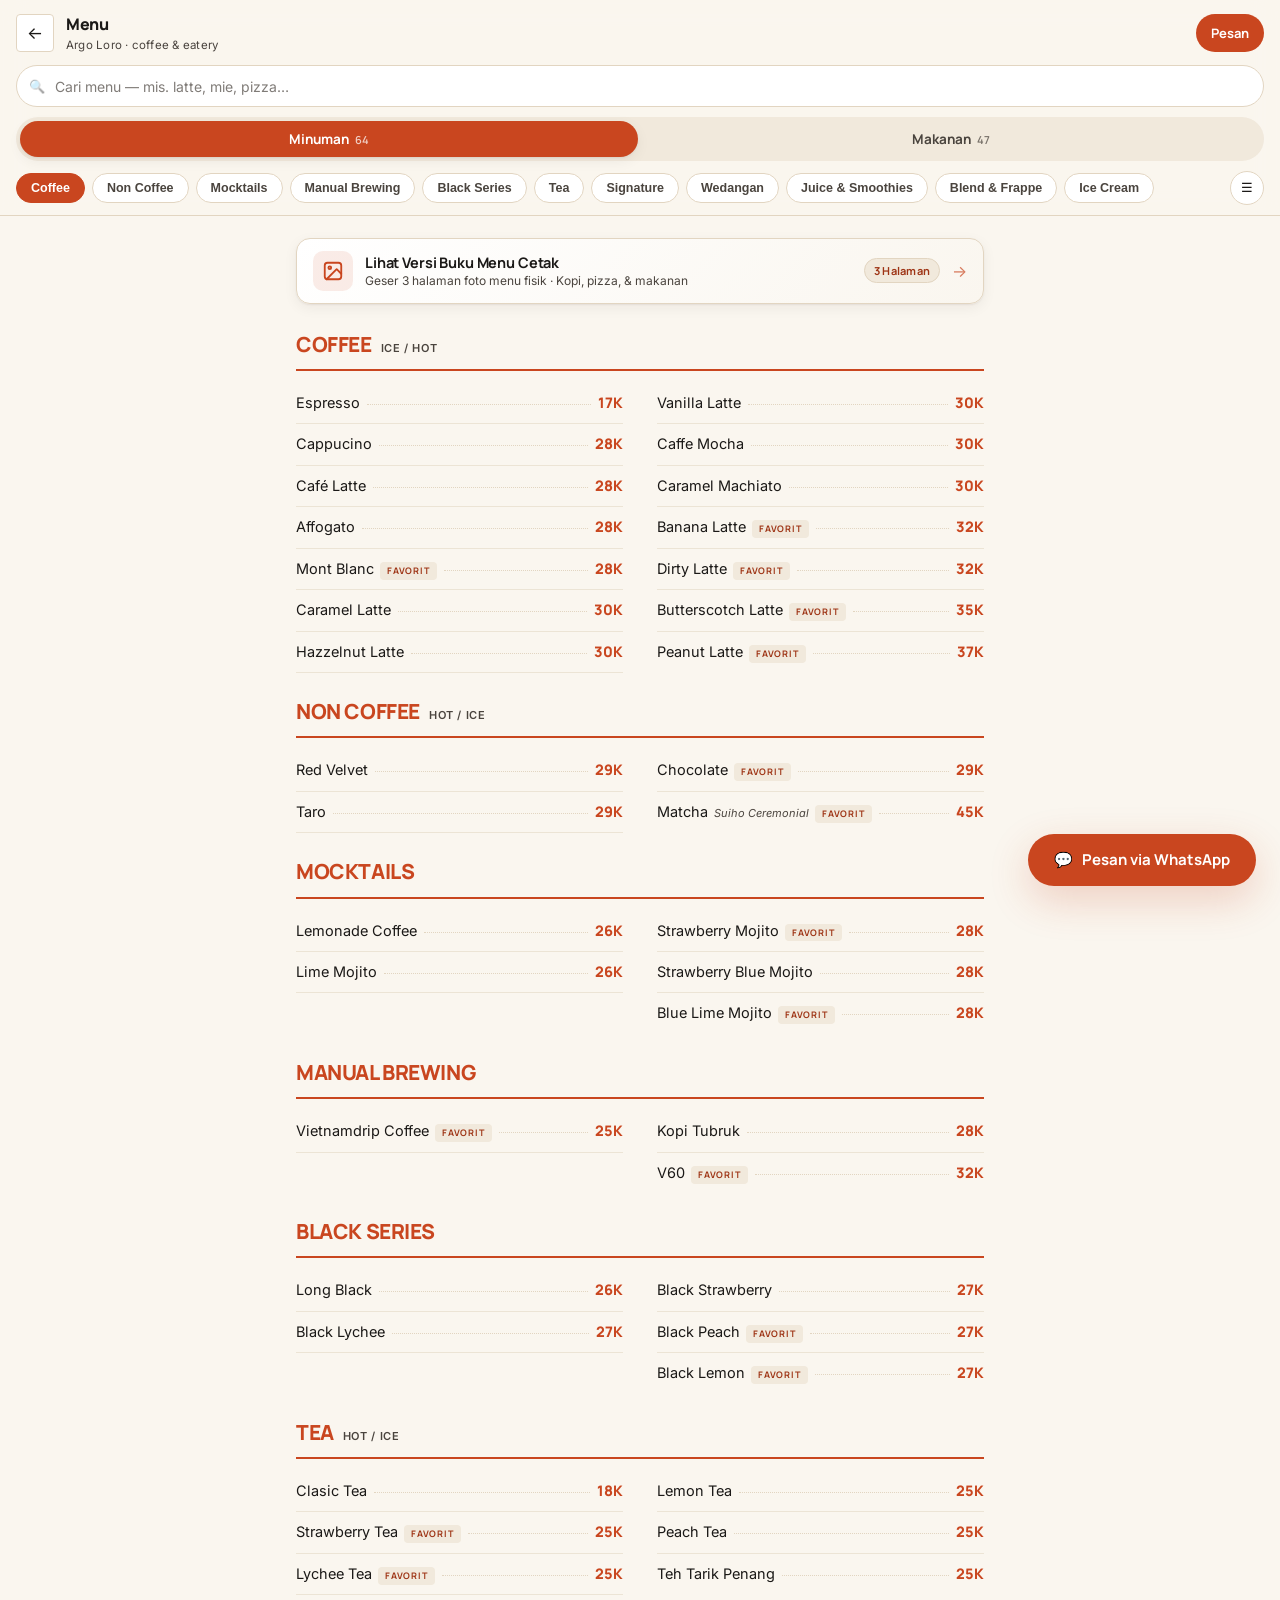
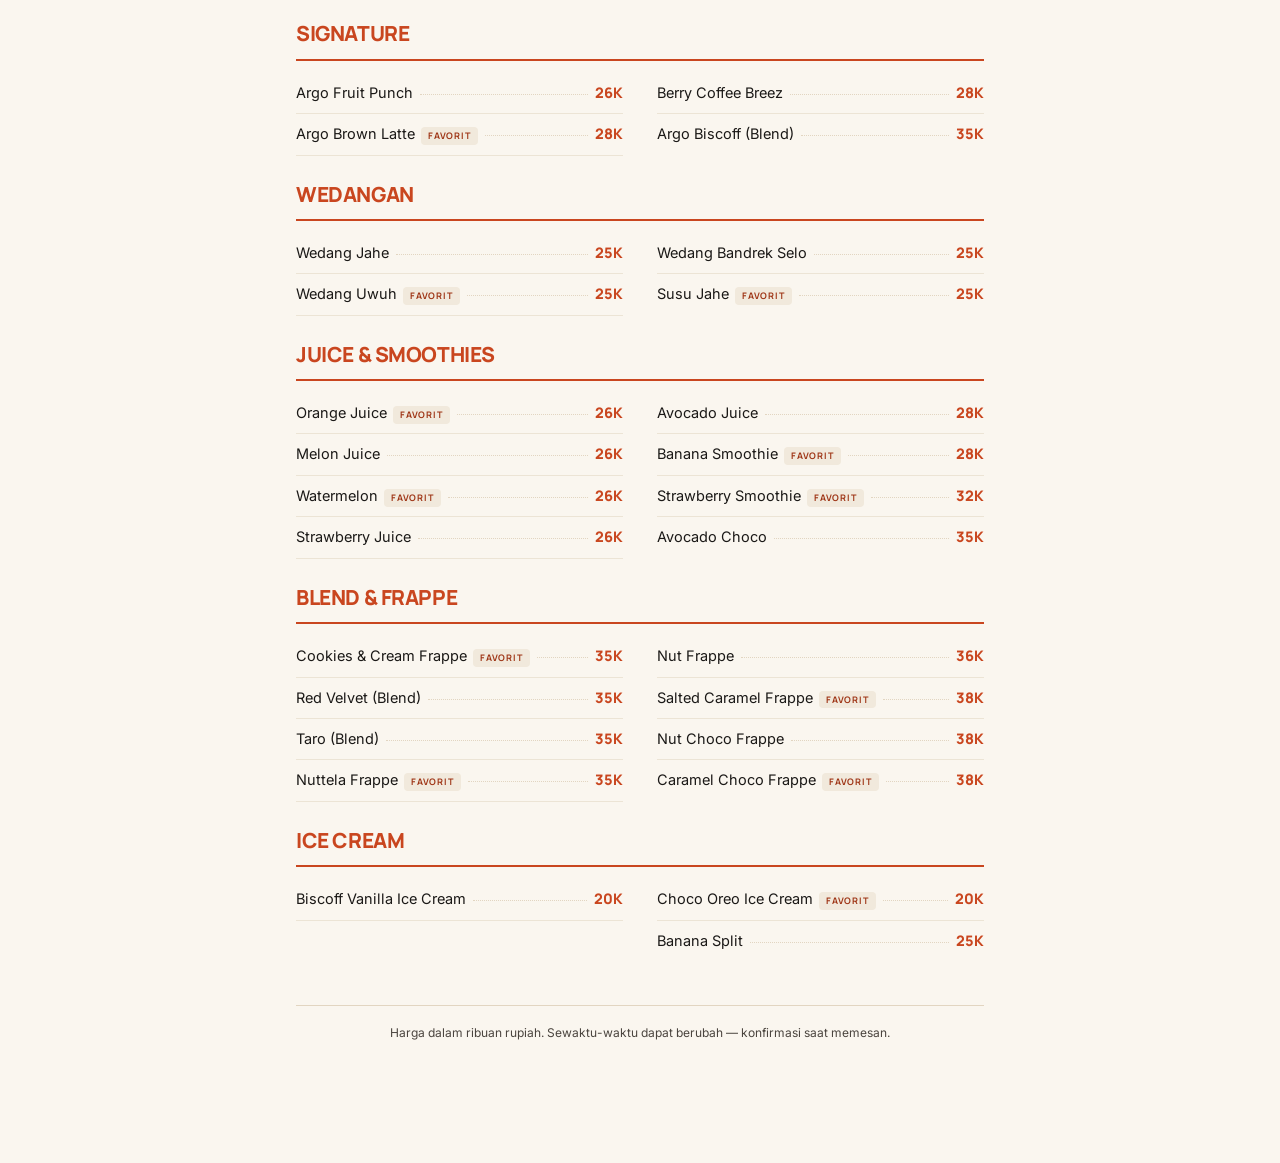
==== commit 3463c860: "feat: upgrade photo menu viewer to interactive horizontal swipe carousel with navigation controls" ====
--- a/menu.html
+++ b/menu.html
@@ -107,12 +107,23 @@
        dibuka (loading="lazy" di dalam elemen hidden), jadi pengunjung
        yang cuma memakai menu digital tidak membayar sepeser byte pun —
        prinsip yang sama dengan fasad peta di beranda. -->
-  <button class="menufoto-btn" type="button" id="menuFotoOpen">
-    <span class="menufoto-btn-icon" aria-hidden="true">🖼️</span>
+  <!-- Tombol menu versi foto. Gambarnya baru diunduh saat penampil
+       dibuka (loading="lazy" di dalam elemen hidden), jadi pengunjung
+       yang cuma memakai menu digital tidak membayar sepeser byte pun —
+       prinsip yang sama dengan fasad peta di beranda. -->
+  <button class="menufoto-btn" type="button" id="menuFotoOpen" aria-haspopup="dialog" aria-controls="menuFotoViewer">
+    <span class="menufoto-btn-icon" aria-hidden="true">
+      <svg width="22" height="22" viewBox="0 0 24 24" fill="none" stroke="currentColor" stroke-width="2" stroke-linecap="round" stroke-linejoin="round">
+        <rect x="3" y="3" width="18" height="18" rx="3" ry="3"></rect>
+        <circle cx="8.5" cy="8.5" r="1.5"></circle>
+        <polyline points="21 15 16 10 5 21"></polyline>
+      </svg>
+    </span>
     <span class="menufoto-btn-copy">
-      <strong>Lihat menu versi foto</strong>
-      <small>3 halaman menu cetak</small>
+      <strong>Lihat Versi Buku Menu Cetak</strong>
+      <small>Geser 3 halaman foto menu fisik · Kopi, pizza, &amp; makanan</small>
     </span>
+    <span class="menufoto-btn-badge">3 Halaman</span>
     <span class="menufoto-btn-arrow" aria-hidden="true">→</span>
   </button>
 
@@ -142,59 +153,131 @@
   </div>
 </div>
 
-<!-- ===== Penampil menu versi foto =====
+<!-- ===== Penampil menu versi foto (Horizontal Swipe Carousel) =====
      Sumbernya images/menuargolawu*.png (6,5 MB, tidak ikut di-deploy).
      Yang dipakai di sini varian AVIF/WebP di images/opt/ — 435 KB untuk
-     ketiganya. Cara membuat ulang ada di HANDOFF.md. -->
-<div class="fotoviewer" id="menuFotoViewer" hidden>
-  <div class="fotoviewer-bar">
-    <strong>Menu cetak</strong>
-    <button type="button" class="fotoviewer-close" id="menuFotoClose" aria-label="Tutup">×</button>
-  </div>
-
-  <div class="fotoviewer-body">
-    <p class="fotoviewer-hint">Ketuk gambar untuk membuka ukuran penuh — di sana bisa dicubit untuk zoom.</p>
-
-    <figure class="fotoviewer-page">
-      <a href="images/opt/menu-cetak-1.webp" target="_blank" rel="noopener">
-        <picture>
-          <source type="image/avif" srcset="images/opt/menu-cetak-1.avif">
-          <img src="images/opt/menu-cetak-1.webp" width="1979" height="1399"
-               loading="lazy" decoding="async"
-               alt="Halaman 1 menu cetak: coffee, manual brewing, black series, tea, non coffee, mocktails, dan signature beserta harganya">
-        </picture>
+     ketiganya. Swipe horizontal dengan CSS scroll-snap native untuk 60fps
+     gesture alami di mobile, dilengkapi tab & tombol panah. -->
+<div class="fotoviewer" id="menuFotoViewer" role="dialog" aria-modal="true" aria-label="Menu versi cetak" hidden>
+  <header class="fotoviewer-bar">
+    <div class="fotoviewer-title">
+      <strong>Menu Cetak Fisik</strong>
+      <span class="fotoviewer-counter" id="fotoPageCounter">Hal 1 dari 3</span>
+    </div>
+
+    <!-- Tab langsung ke halaman -->
+    <nav class="fotoviewer-tabs" aria-label="Pilih halaman menu cetak">
+      <button type="button" class="fotoviewer-tab is-active" data-page="0">
+        <span class="fotoviewer-tab-num">1</span> Kopi &amp; Minuman
+      </button>
+      <button type="button" class="fotoviewer-tab" data-page="1">
+        <span class="fotoviewer-tab-num">2</span> Wedangan &amp; Pizza
+      </button>
+      <button type="button" class="fotoviewer-tab" data-page="2">
+        <span class="fotoviewer-tab-num">3</span> Makanan &amp; Camilan
+      </button>
+    </nav>
+
+    <div class="fotoviewer-actions">
+      <a href="images/opt/menu-cetak-1.webp" target="_blank" rel="noopener"
+         class="fotoviewer-action-btn" id="fotoOpenOriginal"
+         title="Buka gambar resolusi penuh di tab baru" aria-label="Buka resolusi penuh di tab baru">
+        <svg width="18" height="18" viewBox="0 0 24 24" fill="none" stroke="currentColor" stroke-width="2" stroke-linecap="round" stroke-linejoin="round">
+          <polyline points="15 3 21 3 21 9"></polyline>
+          <polyline points="9 21 3 21 3 15"></polyline>
+          <line x1="21" y1="3" x2="14" y2="10"></line>
+          <line x1="3" y1="21" x2="10" y2="14"></line>
+        </svg>
       </a>
-      <figcaption>Halaman 1 — Kopi, tea, mocktails, signature</figcaption>
-    </figure>
-
-    <figure class="fotoviewer-page">
-      <a href="images/opt/menu-cetak-2.webp" target="_blank" rel="noopener">
-        <picture>
-          <source type="image/avif" srcset="images/opt/menu-cetak-2.avif">
-          <img src="images/opt/menu-cetak-2.webp" width="1979" height="1399"
-               loading="lazy" decoding="async"
-               alt="Halaman 2 menu cetak: wedangan, juice and smoothies, desert, blend and frappe, serta home made pizza">
-        </picture>
-      </a>
-      <figcaption>Halaman 2 — Wedangan, juice, frappe, pizza</figcaption>
-    </figure>
-
-    <figure class="fotoviewer-page">
-      <a href="images/opt/menu-cetak-3.webp" target="_blank" rel="noopener">
-        <picture>
-          <source type="image/avif" srcset="images/opt/menu-cetak-3.avif">
-          <img src="images/opt/menu-cetak-3.webp" width="1979" height="1399"
-               loading="lazy" decoding="async"
-               alt="Halaman 3 menu cetak: starter, special menu, dimsum, pasta, rice bowl, mie, dan nasi goreng">
-        </picture>
-      </a>
-      <figcaption>Halaman 3 — Starter, rice bowl, mie, nasi goreng</figcaption>
-    </figure>
-
-    <p class="fotoviewer-note">
-      Harga di menu digital lebih mudah dicari dan selalu ikut pembaruan.
-    </p>
-  </div>
+      <button type="button" class="fotoviewer-close" id="menuFotoClose" aria-label="Tutup penampil menu">×</button>
+    </div>
+  </header>
+
+  <div class="fotoviewer-stage">
+    <!-- Tombol navigasi geser Prev / Next -->
+    <button type="button" class="fotoviewer-nav-btn is-prev" id="fotoBtnPrev" aria-label="Halaman sebelumnya" disabled>
+      <svg width="24" height="24" viewBox="0 0 24 24" fill="none" stroke="currentColor" stroke-width="2.5" stroke-linecap="round" stroke-linejoin="round">
+        <polyline points="15 18 9 12 15 6"></polyline>
+      </svg>
+    </button>
+
+    <button type="button" class="fotoviewer-nav-btn is-next" id="fotoBtnNext" aria-label="Halaman selanjutnya">
+      <svg width="24" height="24" viewBox="0 0 24 24" fill="none" stroke="currentColor" stroke-width="2.5" stroke-linecap="round" stroke-linejoin="round">
+        <polyline points="9 18 15 12 9 6"></polyline>
+      </svg>
+    </button>
+
+    <!-- Track Carousel Horizontal (Swipe Native via Scroll-Snap) -->
+    <div class="fotoviewer-track" id="fotoTrack" tabindex="0" aria-label="Galeri menu cetak, geser kanan atau kiri">
+      
+      <!-- Halaman 1 -->
+      <div class="fotoviewer-slide" data-index="0" id="fotoSlide-0">
+        <figure class="fotoviewer-figure">
+          <a href="images/opt/menu-cetak-1.webp" target="_blank" rel="noopener" class="fotoviewer-zoomlink" title="Ketuk untuk buka gambar resolusi penuh">
+            <picture>
+              <source type="image/avif" srcset="images/opt/menu-cetak-1.avif">
+              <img src="images/opt/menu-cetak-1.webp" width="1979" height="1399"
+                   loading="eager" decoding="async"
+                   alt="Halaman 1 menu cetak: coffee, manual brewing, black series, tea, non coffee, mocktails, dan signature beserta harganya">
+            </picture>
+            <span class="fotoviewer-zoom-badge" aria-hidden="true">🔍 Buka Ukuran Penuh</span>
+          </a>
+          <figcaption class="fotoviewer-caption">
+            <strong>Halaman 1:</strong> Kopi, Manual Brewing, Black Series, Tea, Mocktails, &amp; Signature
+          </figcaption>
+        </figure>
+      </div>
+
+      <!-- Halaman 2 -->
+      <div class="fotoviewer-slide" data-index="1" id="fotoSlide-1">
+        <figure class="fotoviewer-figure">
+          <a href="images/opt/menu-cetak-2.webp" target="_blank" rel="noopener" class="fotoviewer-zoomlink" title="Ketuk untuk buka gambar resolusi penuh">
+            <picture>
+              <source type="image/avif" srcset="images/opt/menu-cetak-2.avif">
+              <img src="images/opt/menu-cetak-2.webp" width="1979" height="1399"
+                   loading="lazy" decoding="async"
+                   alt="Halaman 2 menu cetak: wedangan, juice and smoothies, desert, blend and frappe, serta home made pizza">
+            </picture>
+            <span class="fotoviewer-zoom-badge" aria-hidden="true">🔍 Buka Ukuran Penuh</span>
+          </a>
+          <figcaption class="fotoviewer-caption">
+            <strong>Halaman 2:</strong> Wedangan Tradisional, Smoothies &amp; Juice, Dessert, &amp; Homemade Pizza
+          </figcaption>
+        </figure>
+      </div>
+
+      <!-- Halaman 3 -->
+      <div class="fotoviewer-slide" data-index="2" id="fotoSlide-2">
+        <figure class="fotoviewer-figure">
+          <a href="images/opt/menu-cetak-3.webp" target="_blank" rel="noopener" class="fotoviewer-zoomlink" title="Ketuk untuk buka gambar resolusi penuh">
+            <picture>
+              <source type="image/avif" srcset="images/opt/menu-cetak-3.avif">
+              <img src="images/opt/menu-cetak-3.webp" width="1979" height="1399"
+                   loading="lazy" decoding="async"
+                   alt="Halaman 3 menu cetak: starter, special menu, dimsum, pasta, rice bowl, mie, dan nasi goreng">
+            </picture>
+            <span class="fotoviewer-zoom-badge" aria-hidden="true">🔍 Buka Ukuran Penuh</span>
+          </a>
+          <figcaption class="fotoviewer-caption">
+            <strong>Halaman 3:</strong> Starter &amp; Camilan, Dimsum, Pasta, Rice Bowl, Mie &amp; Nasi Goreng
+          </figcaption>
+        </figure>
+      </div>
+
+    </div>
+  </div>
+
+  <!-- Kontrol bawah / footer viewer -->
+  <footer class="fotoviewer-footer">
+    <div class="fotoviewer-dots" id="fotoDots" role="tablist" aria-label="Indikator halaman">
+      <button type="button" class="fotoviewer-dot is-active" data-page="0" aria-label="Ke Halaman 1"></button>
+      <button type="button" class="fotoviewer-dot" data-page="1" aria-label="Ke Halaman 2"></button>
+      <button type="button" class="fotoviewer-dot" data-page="2" aria-label="Ke Halaman 3"></button>
+    </div>
+    <div class="fotoviewer-hint">
+      <span>👈 <strong>Geser / swipe</strong> ke samping untuk pindah halaman 👉</span>
+    </div>
+  </footer>
 </div>
 
 <a class="sticky-cta is-visible" href="https://wa.me/6281328256724?text=Halo%20Argo%20Loro%2C%20saya%20mau%20pesan"
--- a/style.css
+++ b/style.css
@@ -1239,127 +1239,496 @@
   align-items: center;
   gap: 12px;
   width: 100%;
-  margin: 14px 0 0;
-  padding: 12px 14px;
+  margin: 14px 0 6px;
+  padding: 12px 16px;
   border-radius: var(--radius);
   border: 1.5px solid var(--sand);
-  background: #fff;
+  background: linear-gradient(135deg, #ffffff 0%, #FAF6EF 100%);
   color: var(--ink);
   font-family: var(--font-body);
   text-align: left;
   cursor: pointer;
   box-shadow: var(--shadow-sm);
-  transition: border-color 180ms ease, transform 180ms ease;
+  transition: border-color 200ms ease, transform 180ms ease, box-shadow 200ms ease;
   -webkit-tap-highlight-color: transparent;
 }
 
-.menufoto-btn:active { transform: scale(0.99); }
-
-.menufoto-btn-icon { font-size: 20px; line-height: 1; flex-shrink: 0; }
-
-.menufoto-btn-copy { display: flex; flex-direction: column; min-width: 0; }
+.menufoto-btn:active {
+  transform: scale(0.985);
+}
+
+.menufoto-btn-icon {
+  width: 40px;
+  height: 40px;
+  display: flex;
+  align-items: center;
+  justify-content: center;
+  border-radius: 10px;
+  background: rgba(201, 70, 31, 0.1);
+  color: var(--terracotta);
+  flex-shrink: 0;
+  transition: transform 200ms ease;
+}
+
+.menufoto-btn-copy {
+  display: flex;
+  flex-direction: column;
+  min-width: 0;
+  flex: 1 1 auto;
+}
 
 .menufoto-btn-copy strong {
   font-family: var(--font-display);
   font-weight: 700;
   font-size: 14.5px;
   letter-spacing: -0.01em;
-}
-
-.menufoto-btn-copy small { font-size: 12px; color: var(--ink-soft); }
-
-.menufoto-btn-arrow { margin-left: auto; font-size: 16px; opacity: 0.55; flex-shrink: 0; }
+  color: var(--ink);
+}
+
+.menufoto-btn-copy small {
+  font-size: 12px;
+  color: var(--ink-soft);
+  margin-top: 1px;
+}
+
+.menufoto-btn-badge {
+  flex-shrink: 0;
+  padding: 4px 9px;
+  border-radius: 999px;
+  background: var(--cream-2);
+  border: 1px solid var(--sand);
+  font-family: var(--font-display);
+  font-size: 11px;
+  font-weight: 700;
+  color: var(--terracotta-deep);
+  letter-spacing: 0.02em;
+}
+
+.menufoto-btn-arrow {
+  font-size: 16px;
+  color: var(--terracotta);
+  opacity: 0.7;
+  flex-shrink: 0;
+  transition: transform 200ms ease, opacity 200ms ease;
+}
 
 @media (hover: hover) and (pointer: fine) {
-  .menufoto-btn:hover { border-color: var(--terracotta); }
-}
-
-/* Penampil layar penuh. Harus menang dari .menunav (z-index 60) dan
-   .sticky-cta (z-index 90) yang sama-sama melayang di halaman ini. */
+  .menufoto-btn:hover {
+    border-color: var(--terracotta);
+    box-shadow: 0 4px 18px rgba(201, 70, 31, 0.14);
+  }
+  .menufoto-btn:hover .menufoto-btn-arrow {
+    transform: translateX(3px);
+    opacity: 1;
+  }
+  .menufoto-btn:hover .menufoto-btn-icon {
+    transform: scale(1.05);
+  }
+}
+
+/* ===== Penampil Layar Penuh (Horizontal Swipe Carousel) =====
+   Harus menang dari .menunav (z-index 60) dan .sticky-cta (z-index 90). */
 .fotoviewer {
   position: fixed;
   inset: 0;
   z-index: 200;
+  height: 100vh;
+  height: 100dvh;
   display: flex;
   flex-direction: column;
-  background: rgba(16,14,12,0.92);
-  backdrop-filter: blur(4px);
-  -webkit-backdrop-filter: blur(4px);
-  animation: fadeUp 200ms ease-out;
-}
-
+  background: rgba(14, 12, 10, 0.95);
+  backdrop-filter: blur(14px);
+  -webkit-backdrop-filter: blur(14px);
+  animation: fadeUp 220ms cubic-bezier(0.16, 1, 0.3, 1);
+  color: #fff;
+  user-select: none;
+  -webkit-user-select: none;
+}
+
+/* Bar Atas Penampil */
 .fotoviewer-bar {
   display: flex;
   align-items: center;
   justify-content: space-between;
   gap: 12px;
   flex-shrink: 0;
-  padding: 12px 16px;
-  background: rgba(16,14,12,0.6);
-  border-bottom: 1px solid rgba(255,255,255,0.12);
-  color: #fff;
-  font-family: var(--font-display);
-  font-weight: 700;
-  font-size: 15px;
-}
-
+  padding: 10px 16px;
+  background: rgba(14, 12, 10, 0.75);
+  border-bottom: 1px solid rgba(255, 255, 255, 0.12);
+}
+
+.fotoviewer-title {
+  display: flex;
+  align-items: center;
+  gap: 8px;
+  flex-shrink: 0;
+}
+
+.fotoviewer-title strong {
+  font-family: var(--font-display);
+  font-weight: 700;
+  font-size: 14.5px;
+  letter-spacing: -0.01em;
+  color: #fff;
+}
+
+.fotoviewer-counter {
+  padding: 2px 7px;
+  border-radius: 999px;
+  background: rgba(255, 255, 255, 0.12);
+  font-size: 11px;
+  font-weight: 600;
+  color: rgba(255, 255, 255, 0.85);
+}
+
+/* Tab navigasi cepat di bar atas */
+.fotoviewer-tabs {
+  display: flex;
+  align-items: center;
+  gap: 6px;
+  overflow-x: auto;
+  scrollbar-width: none;
+  -webkit-overflow-scrolling: touch;
+}
+
+.fotoviewer-tabs::-webkit-scrollbar { display: none; }
+
+.fotoviewer-tab {
+  display: inline-flex;
+  align-items: center;
+  gap: 5px;
+  padding: 5px 12px;
+  border-radius: 999px;
+  border: 1px solid rgba(255, 255, 255, 0.16);
+  background: rgba(255, 255, 255, 0.07);
+  color: rgba(255, 255, 255, 0.75);
+  font-family: var(--font-body);
+  font-size: 12px;
+  font-weight: 600;
+  white-space: nowrap;
+  cursor: pointer;
+  transition: all 180ms ease;
+}
+
+.fotoviewer-tab-num {
+  width: 17px;
+  height: 17px;
+  border-radius: 50%;
+  background: rgba(255, 255, 255, 0.18);
+  font-size: 10px;
+  display: inline-flex;
+  align-items: center;
+  justify-content: center;
+  font-weight: 700;
+}
+
+.fotoviewer-tab:hover {
+  background: rgba(255, 255, 255, 0.14);
+  color: #fff;
+}
+
+.fotoviewer-tab.is-active {
+  background: var(--terracotta);
+  border-color: var(--terracotta);
+  color: #fff;
+  box-shadow: 0 2px 8px rgba(201, 70, 31, 0.45);
+}
+
+.fotoviewer-tab.is-active .fotoviewer-tab-num {
+  background: rgba(0, 0, 0, 0.25);
+}
+
+/* Tombol aksi (zoom resolusi penuh & tutup) */
+.fotoviewer-actions {
+  display: flex;
+  align-items: center;
+  gap: 8px;
+  flex-shrink: 0;
+}
+
+.fotoviewer-action-btn,
 .fotoviewer-close {
   width: 34px;
   height: 34px;
-  flex-shrink: 0;
-  border: 1px solid rgba(255,255,255,0.25);
+  display: flex;
+  align-items: center;
+  justify-content: center;
+  border: 1px solid rgba(255, 255, 255, 0.22);
   border-radius: 50%;
-  background: rgba(255,255,255,0.1);
-  color: #fff;
-  font-size: 20px;
+  background: rgba(255, 255, 255, 0.1);
+  color: #fff;
+  cursor: pointer;
+  transition: background 160ms ease, border-color 160ms ease, transform 160ms ease;
+  text-decoration: none;
   line-height: 1;
+}
+
+.fotoviewer-close {
+  font-size: 22px;
+  font-weight: 300;
+}
+
+.fotoviewer-action-btn:hover,
+.fotoviewer-close:hover {
+  background: rgba(255, 255, 255, 0.22);
+  border-color: rgba(255, 255, 255, 0.4);
+}
+
+.fotoviewer-action-btn:active,
+.fotoviewer-close:active {
+  transform: scale(0.94);
+}
+
+/* Area Panggung Carousel */
+.fotoviewer-stage {
+  position: relative;
+  flex: 1;
+  min-height: 0;
+  width: 100%;
+  display: flex;
+  align-items: center;
+  justify-content: center;
+  overflow: hidden;
+}
+
+/* Tombol Panah Mengambang (Prev & Next) */
+.fotoviewer-nav-btn {
+  position: absolute;
+  top: 50%;
+  transform: translateY(-50%);
+  z-index: 25;
+  width: 44px;
+  height: 44px;
+  border-radius: 50%;
+  border: 1px solid rgba(255, 255, 255, 0.25);
+  background: rgba(24, 21, 18, 0.65);
+  backdrop-filter: blur(8px);
+  -webkit-backdrop-filter: blur(8px);
+  color: #fff;
+  display: flex;
+  align-items: center;
+  justify-content: center;
   cursor: pointer;
-}
-
-.fotoviewer-body {
-  flex: 1;
-  overflow-y: auto;
+  transition: all 180ms ease;
+  box-shadow: 0 4px 16px rgba(0, 0, 0, 0.4);
+}
+
+.fotoviewer-nav-btn.is-prev { left: 14px; }
+.fotoviewer-nav-btn.is-next { right: 14px; }
+
+.fotoviewer-nav-btn:hover:not(:disabled) {
+  background: rgba(201, 70, 31, 0.85);
+  border-color: var(--terracotta);
+  transform: translateY(-50%) scale(1.08);
+}
+
+.fotoviewer-nav-btn:active:not(:disabled) {
+  transform: translateY(-50%) scale(0.95);
+}
+
+.fotoviewer-nav-btn:disabled {
+  opacity: 0.15;
+  cursor: not-allowed;
+  pointer-events: none;
+}
+
+/* Track Horizontal (Scroll-Snap Native untuk Geser / Swipe Sangat Halus) */
+.fotoviewer-track {
+  display: flex;
+  flex-direction: row;
+  width: 100%;
+  height: 100%;
+  overflow-x: auto;
+  overflow-y: hidden;
+  scroll-snap-type: x mandatory;
+  scroll-behavior: smooth;
   -webkit-overflow-scrolling: touch;
-  padding: 14px 14px 30px;
-}
-
-.fotoviewer-hint,
-.fotoviewer-note {
-  margin: 0 0 14px;
+  scrollbar-width: none;
+  outline: none;
+}
+
+.fotoviewer-track::-webkit-scrollbar { display: none; }
+
+/* Slide Menu */
+.fotoviewer-slide {
+  flex: 0 0 100%;
+  width: 100%;
+  height: 100%;
+  scroll-snap-align: center;
+  scroll-snap-stop: always;
+  display: flex;
+  flex-direction: column;
+  align-items: center;
+  justify-content: center;
+  padding: 10px 16px 6px;
+  box-sizing: border-box;
+}
+
+.fotoviewer-figure {
+  display: flex;
+  flex-direction: column;
+  align-items: center;
+  justify-content: center;
+  height: 100%;
+  max-width: 100%;
+  margin: 0;
+}
+
+.fotoviewer-zoomlink {
+  position: relative;
+  display: flex;
+  align-items: center;
+  justify-content: center;
+  max-height: calc(100% - 32px);
+  max-width: 100%;
+  text-decoration: none;
+  cursor: zoom-in;
+}
+
+.fotoviewer-zoomlink picture,
+.fotoviewer-zoomlink img {
+  display: block;
+  max-height: calc(100dvh - 170px);
+  max-width: 100%;
+  width: auto;
+  height: auto;
+  object-fit: contain;
+  border-radius: var(--radius);
+  background: var(--cream);
+  border: 1px solid rgba(255, 255, 255, 0.12);
+  box-shadow: 0 16px 48px rgba(0, 0, 0, 0.5);
+  transition: transform 200ms ease;
+}
+
+.fotoviewer-zoom-badge {
+  position: absolute;
+  bottom: 12px;
+  right: 12px;
+  padding: 5px 11px;
+  border-radius: 999px;
+  background: rgba(16, 14, 12, 0.8);
+  backdrop-filter: blur(6px);
+  -webkit-backdrop-filter: blur(6px);
+  border: 1px solid rgba(255, 255, 255, 0.2);
+  color: #fff;
+  font-size: 11.5px;
+  font-weight: 600;
+  opacity: 0.9;
+  transition: opacity 180ms ease, background 180ms ease;
+  pointer-events: none;
+}
+
+@media (hover: hover) and (pointer: fine) {
+  .fotoviewer-zoomlink:hover img {
+    transform: scale(1.01);
+  }
+  .fotoviewer-zoomlink:hover .fotoviewer-zoom-badge {
+    background: var(--terracotta);
+    opacity: 1;
+  }
+}
+
+.fotoviewer-caption {
+  margin-top: 8px;
   text-align: center;
   font-size: 12.5px;
-  color: rgba(255,255,255,0.72);
-}
-
-.fotoviewer-note { margin: 18px 0 0; }
-
-.fotoviewer-page { margin: 0 0 18px; }
-
-.fotoviewer-page img {
-  width: 100%;
-  height: auto;
-  border-radius: var(--radius);
-  background: var(--cream);
-}
-
-.fotoviewer-page figcaption {
-  margin-top: 7px;
+  color: rgba(255, 255, 255, 0.8);
+  max-width: 90%;
+  white-space: nowrap;
+  overflow: hidden;
+  text-overflow: ellipsis;
+}
+
+.fotoviewer-caption strong {
+  color: #fff;
+}
+
+/* Footer & Indikator Titik */
+.fotoviewer-footer {
+  display: flex;
+  flex-direction: column;
+  align-items: center;
+  gap: 5px;
+  flex-shrink: 0;
+  padding: 8px 16px 14px;
+  background: rgba(14, 12, 10, 0.75);
+  border-top: 1px solid rgba(255, 255, 255, 0.1);
+}
+
+.fotoviewer-dots {
+  display: flex;
+  align-items: center;
+  gap: 8px;
+}
+
+.fotoviewer-dot {
+  width: 9px;
+  height: 9px;
+  border-radius: 50%;
+  border: none;
+  padding: 0;
+  background: rgba(255, 255, 255, 0.3);
+  cursor: pointer;
+  transition: all 220ms ease;
+  -webkit-tap-highlight-color: transparent;
+}
+
+.fotoviewer-dot.is-active {
+  width: 28px;
+  border-radius: 999px;
+  background: var(--terracotta);
+  box-shadow: 0 1px 6px rgba(201, 70, 31, 0.5);
+}
+
+.fotoviewer-hint {
+  font-size: 11.5px;
+  color: rgba(255, 255, 255, 0.62);
   text-align: center;
-  font-size: 12px;
-  font-weight: 600;
-  color: rgba(255,255,255,0.66);
-}
-
-/* Halaman di belakang dikunci saat penampil terbuka. */
-body.is-locked { overflow: hidden; }
-
-@media (min-width: 700px) {
-  .fotoviewer-body { max-width: 900px; width: 100%; margin: 0 auto; }
+}
+
+.fotoviewer-hint strong {
+  color: rgba(255, 255, 255, 0.88);
+}
+
+/* Responsif Mobile & Layar Kecil */
+@media (max-width: 640px) {
+  .fotoviewer-bar {
+    padding: 8px 12px;
+  }
+  .fotoviewer-title strong {
+    font-size: 13.5px;
+  }
+  .fotoviewer-tabs {
+    display: none; /* Di layar kecil, indikator diwakili counter bar atas & dots bawah agar luas */
+  }
+  .fotoviewer-nav-btn {
+    width: 38px;
+    height: 38px;
+  }
+  .fotoviewer-nav-btn.is-prev { left: 8px; }
+  .fotoviewer-nav-btn.is-next { right: 8px; }
+  .fotoviewer-slide {
+    padding: 6px 8px 4px;
+  }
+  .fotoviewer-caption {
+    font-size: 11.5px;
+  }
+  .fotoviewer-zoomlink picture,
+  .fotoviewer-zoomlink img {
+    max-height: calc(100dvh - 150px);
+  }
+}
+
+/* Kunci body saat penampil terbuka */
+body.is-locked {
+  overflow: hidden;
+  touch-action: none;
 }
 
 @media (prefers-reduced-motion: reduce) {
   .fotoviewer { animation: none; }
   .menufoto-btn { transition: none; }
+  .fotoviewer-track { scroll-behavior: auto; }
 }
 
 /* ===== Status pencarian & keadaan kosong ===== */
